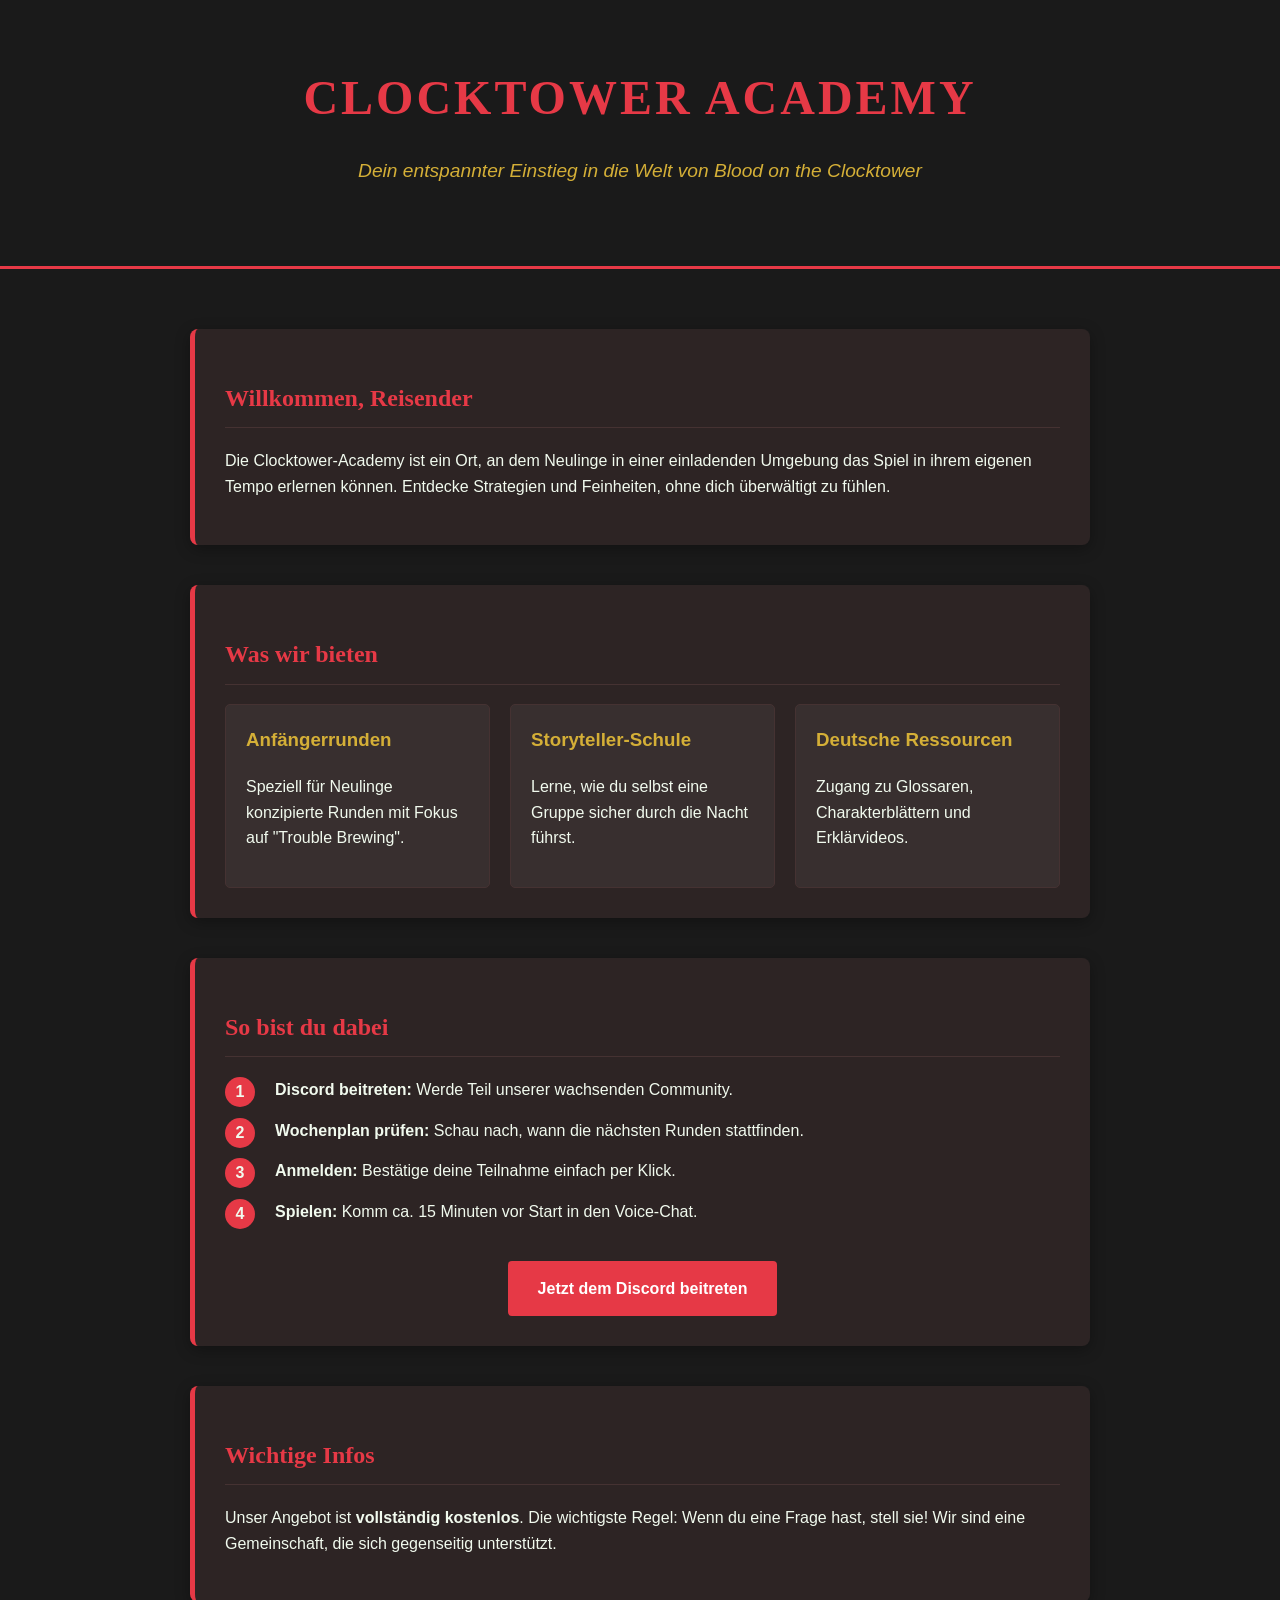
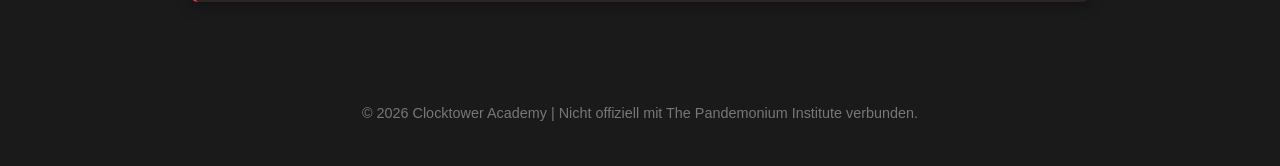
==== index.html @ e208320e "Add files via upload" ====
<!DOCTYPE html>
<html lang="de">
<head>
    <meta charset="UTF-8">
    <meta name="viewport" content="width=device-width, initial-scale=1.0">
    <title>Clocktower Academy | Blood on the Clocktower Lernen</title>
    <style>
        :root {
            --bg-color: #1a1a1a;
            --card-bg: #2d2424;
            --accent-red: #e63946;
            --text-light: #f1faee;
            --text-muted: #a8dadc;
            --gold: #d4af37;
        }

        body {
            font-family: 'Segoe UI', Roboto, Helvetica, Arial, sans-serif;
            background-color: var(--bg-color);
            color: var(--text-light);
            line-height: 1.6;
            margin: 0;
            padding: 0;
        }

        .container {
            max-width: 900px;
            margin: 0 auto;
            padding: 20px;
        }

        header {
            text-align: center;
            padding: 60px 20px;
            background: linear-gradient(rgba(26, 26, 26, 0.8), rgba(26, 26, 26, 0.8)), 
                        url('https://www.transparenttextures.com/patterns/dark-matter.png');
            border-bottom: 3px solid var(--accent-red);
        }

        h1 {
            font-family: 'Georgia', serif;
            font-size: 3rem;
            color: var(--accent-red);
            margin: 0;
            text-transform: uppercase;
            letter-spacing: 3px;
        }

        .tagline {
            font-style: italic;
            color: var(--gold);
            font-size: 1.2rem;
        }

        section {
            margin: 40px 0;
            padding: 30px;
            background-color: var(--card-bg);
            border-radius: 8px;
            border-left: 5px solid var(--accent-red);
            box-shadow: 0 4px 15px rgba(0,0,0,0.3);
        }

        h2 {
            color: var(--accent-red);
            font-family: 'Georgia', serif;
            border-bottom: 1px solid #453232;
            padding-bottom: 10px;
        }

        .grid {
            display: grid;
            grid-template-columns: repeat(auto-fit, minmax(250px, 1fr));
            gap: 20px;
        }

        .feature-card {
            background: rgba(255,255,255,0.05);
            padding: 20px;
            border-radius: 5px;
            border: 1px solid #453232;
        }

        .feature-card h3 {
            color: var(--gold);
            margin-top: 0;
        }

        .step-list {
            list-style: none;
            padding: 0;
        }

        .step-list li {
            counter-increment: step-counter;
            margin-bottom: 15px;
            padding-left: 50px;
            position: relative;
        }

        .step-list li::before {
            content: counter(step-counter);
            position: absolute;
            left: 0;
            top: 0;
            background: var(--accent-red);
            width: 30px;
            height: 30px;
            text-align: center;
            border-radius: 50%;
            font-weight: bold;
            line-height: 30px;
        }

        .btn {
            display: inline-block;
            background-color: var(--accent-red);
            color: white;
            padding: 15px 30px;
            text-decoration: none;
            font-weight: bold;
            border-radius: 4px;
            margin-top: 20px;
            transition: 0.3s;
        }

        .btn:hover {
            background-color: #ff4d5a;
            transform: translateY(-2px);
        }

        footer {
            text-align: center;
            padding: 40px;
            font-size: 0.9rem;
            color: #777;
        }
    </style>
</head>
<body>

<header>
    <h1>Clocktower Academy</h1>
    <p class="tagline">Dein entspannter Einstieg in die Welt von Blood on the Clocktower</p>
</header>

<div class="container">
    <section>
        <h2>Willkommen, Reisender</h2>
        <p>Die Clocktower-Academy ist ein Ort, an dem Neulinge in einer einladenden Umgebung das Spiel in ihrem eigenen Tempo erlernen können. Entdecke Strategien und Feinheiten, ohne dich überwältigt zu fühlen.</p>
    </section>

    <section>
        <h2>Was wir bieten</h2>
        <div class="grid">
            <div class="feature-card">
                <h3>Anfängerrunden</h3>
                <p>Speziell für Neulinge konzipierte Runden mit Fokus auf "Trouble Brewing".</p>
            </div>
            <div class="feature-card">
                <h3>Storyteller-Schule</h3>
                <p>Lerne, wie du selbst eine Gruppe sicher durch die Nacht führst.</p>
            </div>
            <div class="feature-card">
                <h3>Deutsche Ressourcen</h3>
                <p>Zugang zu Glossaren, Charakterblättern und Erklärvideos.</p>
            </div>
        </div>
    </section>

    <section>
        <h2>So bist du dabei</h2>
        <ul class="step-list">
            <li><strong>Discord beitreten:</strong> Werde Teil unserer wachsenden Community.</li>
            <li><strong>Wochenplan prüfen:</strong> Schau nach, wann die nächsten Runden stattfinden.</li>
            <li><strong>Anmelden:</strong> Bestätige deine Teilnahme einfach per Klick.</li>
            <li><strong>Spielen:</strong> Komm ca. 15 Minuten vor Start in den Voice-Chat.</li>
        </ul>
        <center><a href="#" class="btn">Jetzt dem Discord beitreten</a></center>
    </section>

    <section>
        <h2>Wichtige Infos</h2>
        <p>Unser Angebot ist <strong>vollständig kostenlos</strong>. Die wichtigste Regel: Wenn du eine Frage hast, stell sie! Wir sind eine Gemeinschaft, die sich gegenseitig unterstützt.</p>
    </section>
</div>

<footer>
    &copy; 2026 Clocktower Academy | Nicht offiziell mit The Pandemonium Institute verbunden.
</footer>

</body>
</html>
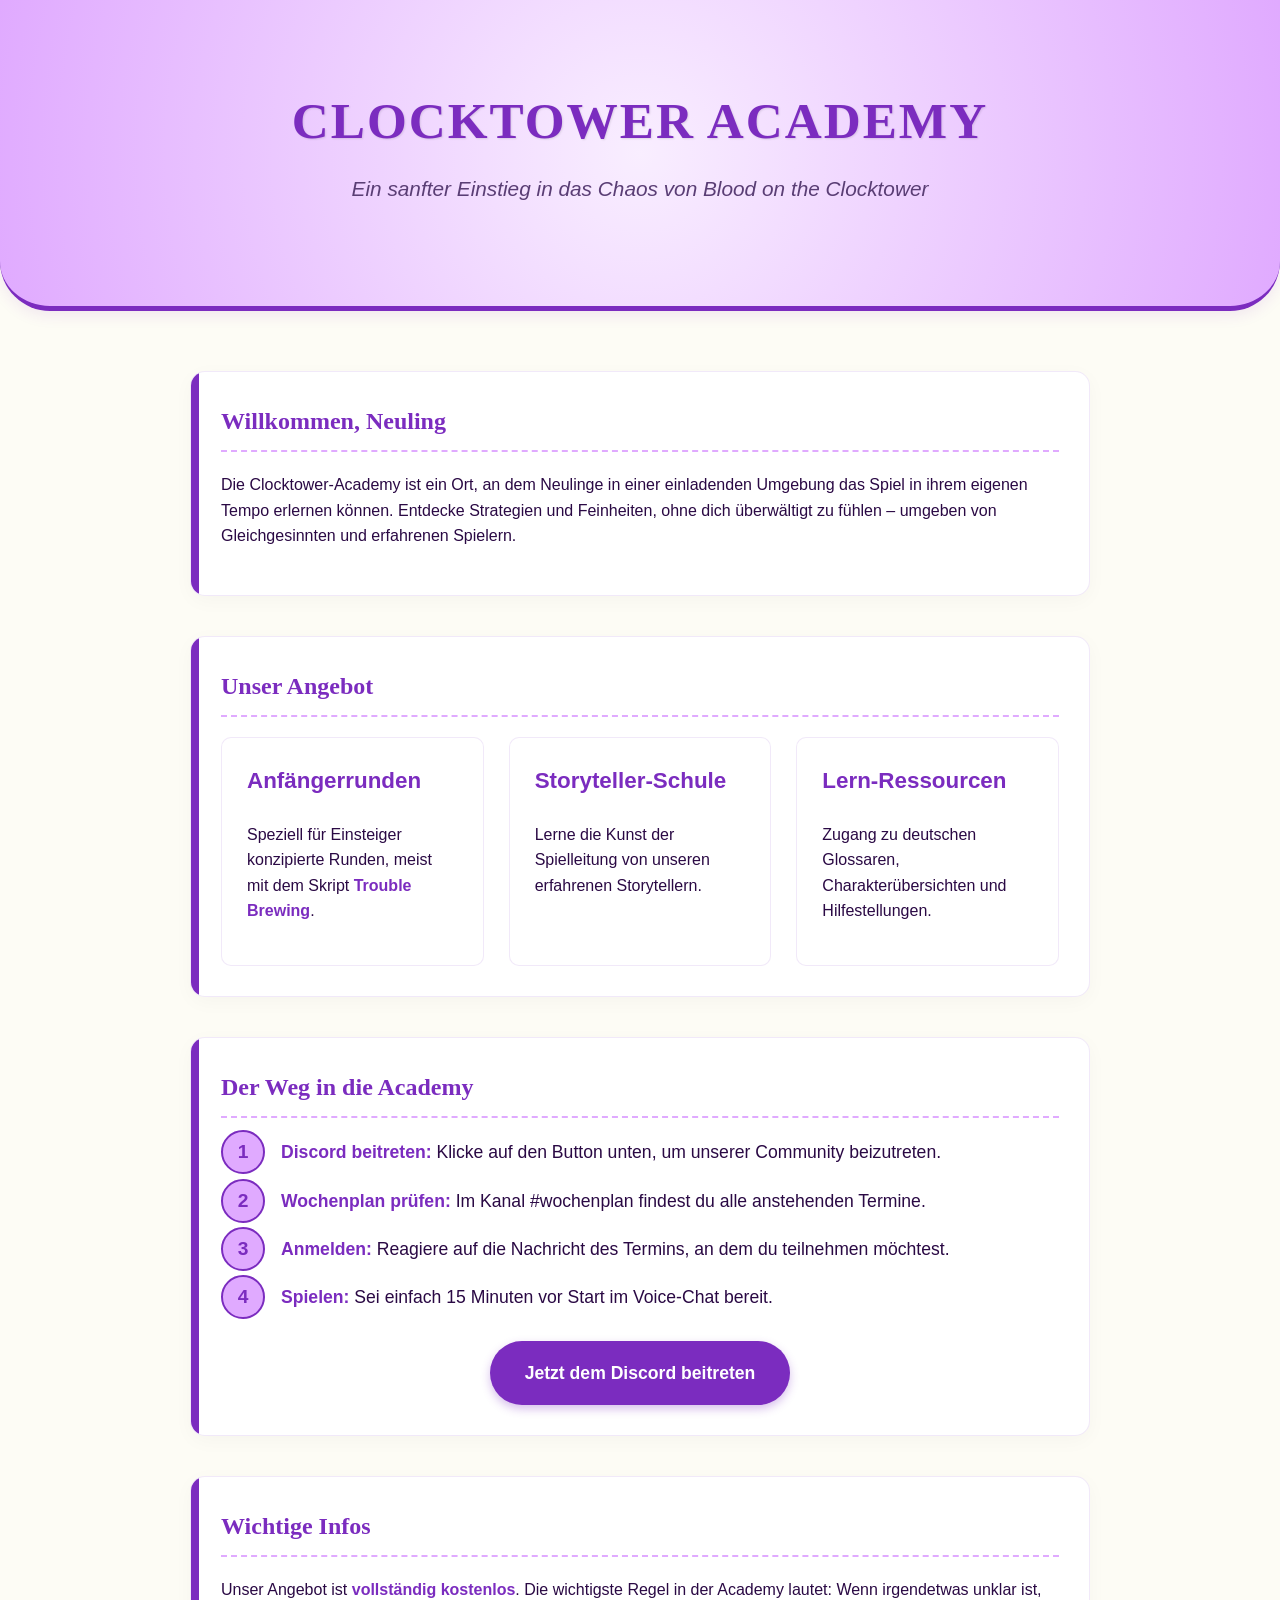
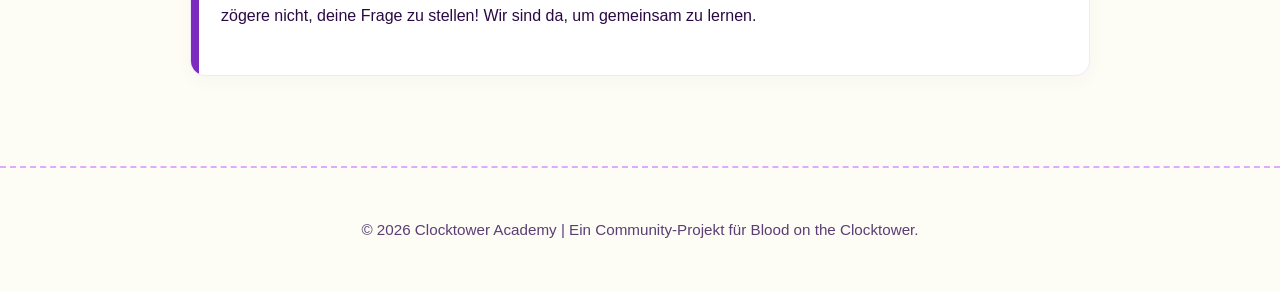
==== commit ebf33c6b: "Add files via upload" ====
--- a/index.html
+++ b/index.html
@@ -3,21 +3,23 @@
 <head>
     <meta charset="UTF-8">
     <meta name="viewport" content="width=device-width, initial-scale=1.0">
-    <title>Clocktower Academy | Blood on the Clocktower Lernen</title>
+    <title>Clocktower Academy | Blood on the Clocktower Lernen (Aquarell-Edition)</title>
     <style>
         :root {
-            --bg-color: #1a1a1a;
-            --card-bg: #2d2424;
-            --accent-red: #e63946;
-            --text-light: #f1faee;
-            --text-muted: #a8dadc;
-            --gold: #d4af37;
+            /* Neue Farbpalette: Cremefarben und Aquarell-Lila */
+            --bg-page: #fdfcf5; /* Warmes Cremeweiß */
+            --bg-card: #ffffff; /* Reines Weiß für Abhebung */
+            --primary-purple: #7b2cbf; /* Tiefes Aquarell-Lila */
+            --light-purple: #e0aaff; /* Sehr helles Lila für Hintergründe */
+            --text-main: #2a0944; /* Sehr dunkles Lila für Text */
+            --text-muted: #5a3e75; /* Abgetöntes Lila */
+            --border-style: 2px dashed var(--light-purple); /* Weichere Linien */
         }
 
         body {
             font-family: 'Segoe UI', Roboto, Helvetica, Arial, sans-serif;
-            background-color: var(--bg-color);
-            color: var(--text-light);
+            background-color: var(--bg-page);
+            color: var(--text-main);
             line-height: 1.6;
             margin: 0;
             padding: 0;
@@ -31,109 +33,156 @@
 
         header {
             text-align: center;
-            padding: 60px 20px;
-            background: linear-gradient(rgba(26, 26, 26, 0.8), rgba(26, 26, 26, 0.8)), 
-                        url('https://www.transparenttextures.com/patterns/dark-matter.png');
-            border-bottom: 3px solid var(--accent-red);
+            padding: 80px 20px;
+            /* Subtiler Aquarell-Hintergrundeffekt (Platzhalter) */
+            background-color: var(--light-purple);
+            background-image: radial-gradient(circle at center, rgba(255,255,255,0.8) 0%, rgba(224,170,255,0.4) 100%);
+            border-bottom: 5px solid var(--primary-purple);
+            border-radius: 0 0 50px 50px; /* Abgerundeter, weicherer Abschluss */
+            box-shadow: 0 4px 15px rgba(123, 44, 191, 0.1);
         }
 
         h1 {
             font-family: 'Georgia', serif;
-            font-size: 3rem;
-            color: var(--accent-red);
+            font-size: 3.2rem;
+            color: var(--primary-purple);
             margin: 0;
             text-transform: uppercase;
-            letter-spacing: 3px;
+            letter-spacing: 2px;
+            text-shadow: 1px 1px 2px rgba(0,0,0,0.1);
         }
 
         .tagline {
             font-style: italic;
-            color: var(--gold);
-            font-size: 1.2rem;
+            color: var(--text-muted);
+            font-size: 1.3rem;
+            margin-top: 10px;
         }
 
         section {
             margin: 40px 0;
             padding: 30px;
-            background-color: var(--card-bg);
-            border-radius: 8px;
-            border-left: 5px solid var(--accent-red);
-            box-shadow: 0 4px 15px rgba(0,0,0,0.3);
+            background-color: var(--bg-card);
+            border-radius: 15px;
+            border: 1px solid rgba(123, 44, 191, 0.1);
+            box-shadow: 0 5px 20px rgba(0,0,0,0.03);
+            position: relative;
+            overflow: hidden;
+        }
+
+        /* Aquarell-Akzent an der Seite */
+        section::before {
+            content: '';
+            position: absolute;
+            left: 0;
+            top: 0;
+            bottom: 0;
+            width: 8px;
+            background-color: var(--primary-purple);
+            border-radius: 15px 0 0 15px;
         }
 
         h2 {
-            color: var(--accent-red);
+            color: var(--primary-purple);
             font-family: 'Georgia', serif;
-            border-bottom: 1px solid #453232;
+            border-bottom: var(--border-style);
             padding-bottom: 10px;
+            margin-top: 0;
         }
 
         .grid {
             display: grid;
-            grid-template-columns: repeat(auto-fit, minmax(250px, 1fr));
-            gap: 20px;
+            grid-template-columns: repeat(auto-fit, minmax(260px, 1fr));
+            gap: 25px;
+            margin-top: 20px;
         }
 
         .feature-card {
-            background: rgba(255,255,255,0.05);
-            padding: 20px;
-            border-radius: 5px;
-            border: 1px solid #453232;
+            background: #fff;
+            padding: 25px;
+            border-radius: 10px;
+            border: 1px solid rgba(123, 44, 191, 0.1);
+            transition: transform 0.2s, box-shadow 0.2s;
+        }
+
+        .feature-card:hover {
+            transform: translateY(-3px);
+            box-shadow: 0 8px 25px rgba(123, 44, 191, 0.1);
         }
 
         .feature-card h3 {
-            color: var(--gold);
+            color: var(--primary-purple);
             margin-top: 0;
+            font-size: 1.4rem;
         }
 
         .step-list {
             list-style: none;
             padding: 0;
+            counter-reset: step-counter;
         }
 
         .step-list li {
             counter-increment: step-counter;
-            margin-bottom: 15px;
-            padding-left: 50px;
+            margin-bottom: 20px;
+            padding-left: 60px;
             position: relative;
+            font-size: 1.1rem;
         }
 
         .step-list li::before {
             content: counter(step-counter);
             position: absolute;
             left: 0;
-            top: 0;
-            background: var(--accent-red);
-            width: 30px;
-            height: 30px;
+            top: 50%;
+            transform: translateY(-50%);
+            background: var(--light-purple);
+            color: var(--primary-purple);
+            width: 40px;
+            height: 40px;
             text-align: center;
             border-radius: 50%;
             font-weight: bold;
-            line-height: 30px;
+            font-size: 1.2rem;
+            line-height: 40px;
+            border: 2px solid var(--primary-purple);
+        }
+
+        .cta-container {
+            text-align: center;
+            margin-top: 30px;
         }
 
         .btn {
             display: inline-block;
-            background-color: var(--accent-red);
+            background-color: var(--primary-purple);
             color: white;
-            padding: 15px 30px;
+            padding: 18px 35px;
             text-decoration: none;
             font-weight: bold;
-            border-radius: 4px;
-            margin-top: 20px;
-            transition: 0.3s;
+            border-radius: 50px; /* Weicher, runder Button */
+            font-size: 1.1rem;
+            transition: all 0.3s;
+            box-shadow: 0 4px 10px rgba(123, 44, 191, 0.3);
         }
 
         .btn:hover {
-            background-color: #ff4d5a;
+            background-color: #9d4edd;
             transform: translateY(-2px);
+            box-shadow: 0 6px 15px rgba(123, 44, 191, 0.4);
         }
 
         footer {
             text-align: center;
-            padding: 40px;
-            font-size: 0.9rem;
-            color: #777;
+            padding: 50px;
+            font-size: 0.95rem;
+            color: var(--text-muted);
+            border-top: var(--border-style);
+            margin-top: 30px;
+        }
+
+        strong {
+            color: var(--primary-purple);
         }
     </style>
 </head>
@@ -141,52 +190,54 @@
 
 <header>
     <h1>Clocktower Academy</h1>
-    <p class="tagline">Dein entspannter Einstieg in die Welt von Blood on the Clocktower</p>
+    <p class="tagline">Ein sanfter Einstieg in das Chaos von Blood on the Clocktower</p>
 </header>
 
 <div class="container">
     <section>
-        <h2>Willkommen, Reisender</h2>
-        <p>Die Clocktower-Academy ist ein Ort, an dem Neulinge in einer einladenden Umgebung das Spiel in ihrem eigenen Tempo erlernen können. Entdecke Strategien und Feinheiten, ohne dich überwältigt zu fühlen.</p>
-    </section>
-
-    <section>
-        <h2>Was wir bieten</h2>
+        <h2>Willkommen, Neuling</h2>
+        <p>Die Clocktower-Academy ist ein Ort, an dem Neulinge in einer einladenden Umgebung das Spiel in ihrem eigenen Tempo erlernen können. Entdecke Strategien und Feinheiten, ohne dich überwältigt zu fühlen – umgeben von Gleichgesinnten und erfahrenen Spielern.</p>
+    </section>
+
+    <section>
+        <h2>Unser Angebot</h2>
         <div class="grid">
             <div class="feature-card">
                 <h3>Anfängerrunden</h3>
-                <p>Speziell für Neulinge konzipierte Runden mit Fokus auf "Trouble Brewing".</p>
+                <p>Speziell für Einsteiger konzipierte Runden, meist mit dem Skript <strong>Trouble Brewing</strong>.</p>
             </div>
             <div class="feature-card">
                 <h3>Storyteller-Schule</h3>
-                <p>Lerne, wie du selbst eine Gruppe sicher durch die Nacht führst.</p>
+                <p>Lerne die Kunst der Spielleitung von unseren erfahrenen Storytellern.</p>
             </div>
             <div class="feature-card">
-                <h3>Deutsche Ressourcen</h3>
-                <p>Zugang zu Glossaren, Charakterblättern und Erklärvideos.</p>
+                <h3>Lern-Ressourcen</h3>
+                <p>Zugang zu deutschen Glossaren, Charakterübersichten und Hilfestellungen.</p>
             </div>
         </div>
     </section>
 
     <section>
-        <h2>So bist du dabei</h2>
+        <h2>Der Weg in die Academy</h2>
         <ul class="step-list">
-            <li><strong>Discord beitreten:</strong> Werde Teil unserer wachsenden Community.</li>
-            <li><strong>Wochenplan prüfen:</strong> Schau nach, wann die nächsten Runden stattfinden.</li>
-            <li><strong>Anmelden:</strong> Bestätige deine Teilnahme einfach per Klick.</li>
-            <li><strong>Spielen:</strong> Komm ca. 15 Minuten vor Start in den Voice-Chat.</li>
+            <li><strong>Discord beitreten:</strong> Klicke auf den Button unten, um unserer Community beizutreten.</li>
+            <li><strong>Wochenplan prüfen:</strong> Im Kanal #wochenplan findest du alle anstehenden Termine.</li>
+            <li><strong>Anmelden:</strong> Reagiere auf die Nachricht des Termins, an dem du teilnehmen möchtest.</li>
+            <li><strong>Spielen:</strong> Sei einfach 15 Minuten vor Start im Voice-Chat bereit.</li>
         </ul>
-        <center><a href="#" class="btn">Jetzt dem Discord beitreten</a></center>
+        <div class="cta-container">
+            <a href="#" class="btn">Jetzt dem Discord beitreten</a>
+        </div>
     </section>
 
     <section>
         <h2>Wichtige Infos</h2>
-        <p>Unser Angebot ist <strong>vollständig kostenlos</strong>. Die wichtigste Regel: Wenn du eine Frage hast, stell sie! Wir sind eine Gemeinschaft, die sich gegenseitig unterstützt.</p>
+        <p>Unser Angebot ist <strong>vollständig kostenlos</strong>. Die wichtigste Regel in der Academy lautet: Wenn irgendetwas unklar ist, zögere nicht, deine Frage zu stellen! Wir sind da, um gemeinsam zu lernen.</p>
     </section>
 </div>
 
 <footer>
-    &copy; 2026 Clocktower Academy | Nicht offiziell mit The Pandemonium Institute verbunden.
+    &copy; 2026 Clocktower Academy | Ein Community-Projekt für Blood on the Clocktower.
 </footer>
 
 </body>
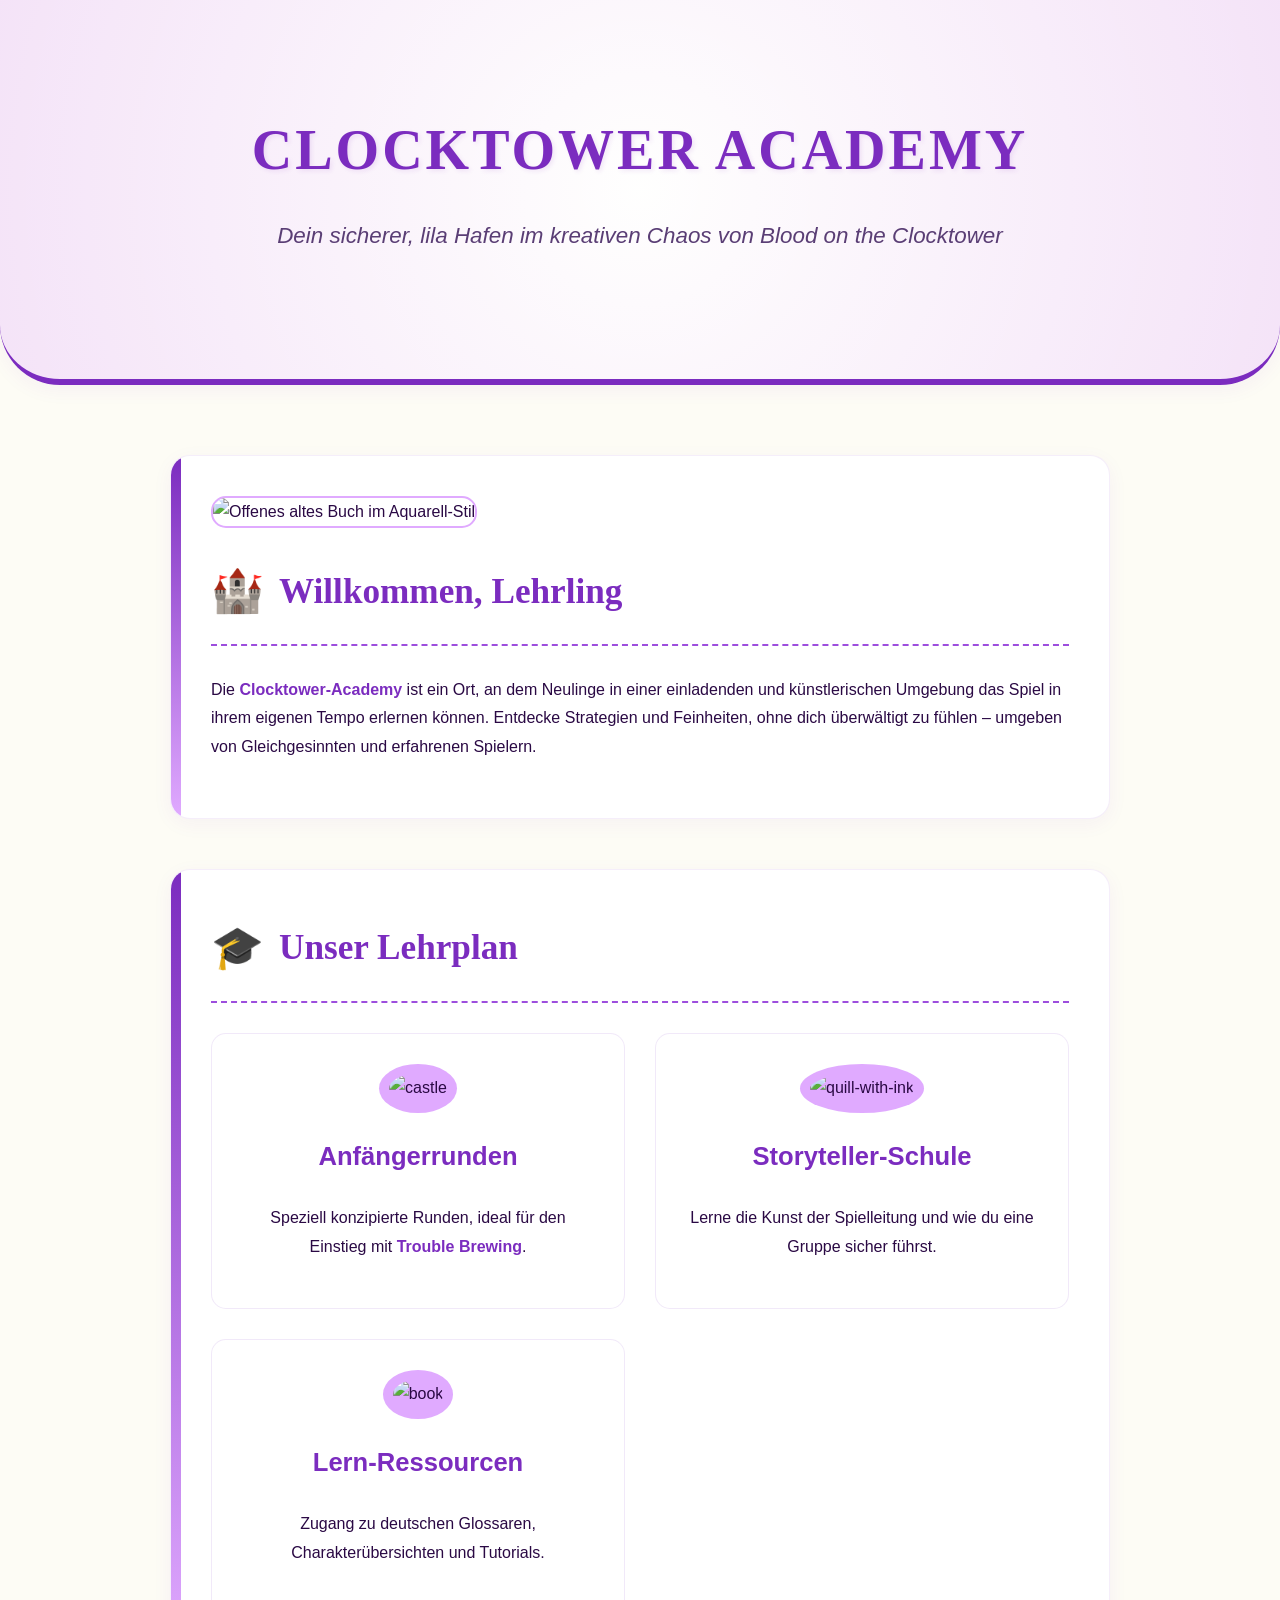
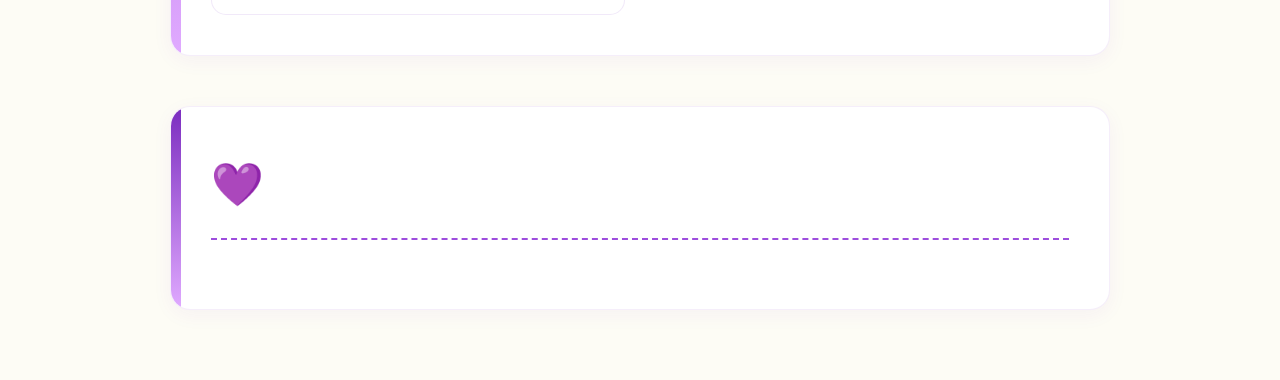
==== commit cabbbbf1: "Add files via upload" ====
--- a/index.html
+++ b/index.html
@@ -3,119 +3,157 @@
 <head>
     <meta charset="UTF-8">
     <meta name="viewport" content="width=device-width, initial-scale=1.0">
-    <title>Clocktower Academy | Blood on the Clocktower Lernen (Aquarell-Edition)</title>
+    <title>Clocktower Academy | Blood on the Clocktower Lernen (Aquarell-Stil)</title>
     <style>
         :root {
-            /* Neue Farbpalette: Cremefarben und Aquarell-Lila */
+            /* Farbpalette: Cremefarben und Aquarell-Lila */
             --bg-page: #fdfcf5; /* Warmes Cremeweiß */
-            --bg-card: #ffffff; /* Reines Weiß für Abhebung */
+            --bg-card: #ffffff; /* Reines Weiß */
             --primary-purple: #7b2cbf; /* Tiefes Aquarell-Lila */
-            --light-purple: #e0aaff; /* Sehr helles Lila für Hintergründe */
+            --mid-purple: #9d4edd; /* Mittleres Lila */
+            --light-purple: #e0aaff; /* Sehr helles Lila */
             --text-main: #2a0944; /* Sehr dunkles Lila für Text */
             --text-muted: #5a3e75; /* Abgetöntes Lila */
-            --border-style: 2px dashed var(--light-purple); /* Weichere Linien */
+            
+            /* Stil-Elemente */
+            --border-style: 2px dashed var(--mid-purple);
+            --shadow-soft: 0 5px 20px rgba(123, 44, 191, 0.05);
+            --shadow-medium: 0 8px 25px rgba(123, 44, 191, 0.1);
         }
 
         body {
             font-family: 'Segoe UI', Roboto, Helvetica, Arial, sans-serif;
             background-color: var(--bg-page);
             color: var(--text-main);
-            line-height: 1.6;
+            line-height: 1.8;
             margin: 0;
             padding: 0;
         }
 
         .container {
-            max-width: 900px;
+            max-width: 940px;
             margin: 0 auto;
             padding: 20px;
         }
 
+        /* --- HEADER --- */
         header {
             text-align: center;
-            padding: 80px 20px;
-            /* Subtiler Aquarell-Hintergrundeffekt (Platzhalter) */
-            background-color: var(--light-purple);
-            background-image: radial-gradient(circle at center, rgba(255,255,255,0.8) 0%, rgba(224,170,255,0.4) 100%);
-            border-bottom: 5px solid var(--primary-purple);
-            border-radius: 0 0 50px 50px; /* Abgerundeter, weicherer Abschluss */
-            box-shadow: 0 4px 15px rgba(123, 44, 191, 0.1);
-        }
-
-        h1 {
+            padding: 100px 20px;
+            /* Subtiler Aquarell-Verlauf */
+            background: radial-gradient(circle at center, rgba(255,255,255,0.9) 0%, rgba(224,170,255,0.3) 100%);
+            border-bottom: 6px solid var(--primary-purple);
+            border-radius: 0 0 60px 60px;
+            box-shadow: var(--shadow-soft);
+            position: relative;
+        }
+
+        header h1 {
             font-family: 'Georgia', serif;
-            font-size: 3.2rem;
+            font-size: 3.5rem;
             color: var(--primary-purple);
             margin: 0;
             text-transform: uppercase;
-            letter-spacing: 2px;
-            text-shadow: 1px 1px 2px rgba(0,0,0,0.1);
-        }
-
-        .tagline {
+            letter-spacing: 3px;
+            text-shadow: 2px 2px 4px rgba(123, 44, 191, 0.1);
+        }
+
+        header .tagline {
             font-style: italic;
             color: var(--text-muted);
-            font-size: 1.3rem;
-            margin-top: 10px;
-        }
-
+            font-size: 1.4rem;
+            margin-top: 15px;
+        }
+
+        /* --- ALLGEMEINE SEKTIONEN --- */
         section {
-            margin: 40px 0;
-            padding: 30px;
+            margin: 50px 0;
+            padding: 40px;
             background-color: var(--bg-card);
-            border-radius: 15px;
-            border: 1px solid rgba(123, 44, 191, 0.1);
-            box-shadow: 0 5px 20px rgba(0,0,0,0.03);
+            border-radius: 20px;
+            border: 1px solid rgba(123, 44, 191, 0.08);
+            box-shadow: var(--shadow-soft);
             position: relative;
             overflow: hidden;
         }
 
-        /* Aquarell-Akzent an der Seite */
+        /* Aquarell-Akzent-Leiste links */
         section::before {
             content: '';
             position: absolute;
             left: 0;
             top: 0;
             bottom: 0;
-            width: 8px;
-            background-color: var(--primary-purple);
-            border-radius: 15px 0 0 15px;
+            width: 10px;
+            background: linear-gradient(to bottom, var(--primary-purple), var(--light-purple));
+            border-radius: 20px 0 0 20px;
         }
 
         h2 {
             color: var(--primary-purple);
             font-family: 'Georgia', serif;
+            font-size: 2.2rem;
             border-bottom: var(--border-style);
-            padding-bottom: 10px;
+            padding-bottom: 15px;
             margin-top: 0;
-        }
-
+            display: flex;
+            align-items: center;
+            gap: 15px;
+        }
+        
+        h2 span.icon {
+            font-size: 1.2em;
+        }
+
+        /* --- BILDER --- */
+        .section-image {
+            width: 100%;
+            max-height: 300px;
+            object-fit: cover; /* Schneidet das Bild passend zu */
+            border-radius: 15px;
+            margin-bottom: 25px;
+            border: 2px solid var(--light-purple);
+        }
+
+        /* --- GRID & KARTEN --- */
         .grid {
             display: grid;
-            grid-template-columns: repeat(auto-fit, minmax(260px, 1fr));
-            gap: 25px;
-            margin-top: 20px;
+            grid-template-columns: repeat(auto-fit, minmax(280px, 1fr));
+            gap: 30px;
+            margin-top: 30px;
         }
 
         .feature-card {
             background: #fff;
-            padding: 25px;
-            border-radius: 10px;
+            padding: 30px;
+            border-radius: 15px;
             border: 1px solid rgba(123, 44, 191, 0.1);
-            transition: transform 0.2s, box-shadow 0.2s;
+            transition: transform 0.3s ease, box-shadow 0.3s ease;
+            text-align: center;
         }
 
         .feature-card:hover {
-            transform: translateY(-3px);
-            box-shadow: 0 8px 25px rgba(123, 44, 191, 0.1);
+            transform: translateY(-5px);
+            box-shadow: var(--shadow-medium);
+            border-color: var(--mid-purple);
+        }
+
+        .feature-card img.card-icon {
+            width: 80px;
+            height: 80px;
+            margin-bottom: 20px;
+            border-radius: 50%;
+            background-color: var(--light-purple);
+            padding: 10px;
         }
 
         .feature-card h3 {
             color: var(--primary-purple);
             margin-top: 0;
-            font-size: 1.4rem;
-        }
-
+            font-size: 1.6rem;
+        }
+
+        /* --- LISTEN --- */
         .step-list {
             list-style: none;
             padding: 0;
@@ -124,10 +162,12 @@
 
         .step-list li {
             counter-increment: step-counter;
-            margin-bottom: 20px;
-            padding-left: 60px;
+            margin-bottom: 25px;
+            padding-left: 70px;
             position: relative;
-            font-size: 1.1rem;
+            font-size: 1.15rem;
+            display: flex;
+            align-items: center;
         }
 
         .step-list li::before {
@@ -136,53 +176,69 @@
             left: 0;
             top: 50%;
             transform: translateY(-50%);
-            background: var(--light-purple);
-            color: var(--primary-purple);
-            width: 40px;
-            height: 40px;
+            background: var(--primary-purple);
+            color: white;
+            width: 45px;
+            height: 45px;
             text-align: center;
             border-radius: 50%;
             font-weight: bold;
-            font-size: 1.2rem;
-            line-height: 40px;
-            border: 2px solid var(--primary-purple);
-        }
-
+            font-size: 1.3rem;
+            line-height: 45px;
+            box-shadow: 0 4px 8px rgba(123, 44, 191, 0.2);
+        }
+
+        /* --- BUTTONS & CTA --- */
         .cta-container {
             text-align: center;
-            margin-top: 30px;
+            margin-top: 40px;
+            padding: 20px;
+            background-color: rgba(224, 170, 255, 0.2);
+            border-radius: 15px;
         }
 
         .btn {
             display: inline-block;
-            background-color: var(--primary-purple);
+            background: linear-gradient(45deg, var(--primary-purple), var(--mid-purple));
             color: white;
-            padding: 18px 35px;
+            padding: 20px 40px;
             text-decoration: none;
             font-weight: bold;
-            border-radius: 50px; /* Weicher, runder Button */
-            font-size: 1.1rem;
-            transition: all 0.3s;
-            box-shadow: 0 4px 10px rgba(123, 44, 191, 0.3);
+            border-radius: 50px;
+            font-size: 1.2rem;
+            transition: all 0.3s ease;
+            box-shadow: 0 5px 15px rgba(123, 44, 191, 0.3);
+            border: none;
+            cursor: pointer;
         }
 
         .btn:hover {
-            background-color: #9d4edd;
-            transform: translateY(-2px);
-            box-shadow: 0 6px 15px rgba(123, 44, 191, 0.4);
-        }
-
+            box-shadow: 0 8px 25px rgba(123, 44, 191, 0.5);
+            transform: scale(1.03);
+        }
+
+        /* --- FOOTER --- */
         footer {
             text-align: center;
-            padding: 50px;
-            font-size: 0.95rem;
+            padding: 60px 20px;
+            font-size: 1rem;
             color: var(--text-muted);
             border-top: var(--border-style);
-            margin-top: 30px;
+            margin-top: 50px;
+            background-color: rgba(224, 170, 255, 0.1);
         }
 
         strong {
             color: var(--primary-purple);
+        }
+
+        /* --- RESPONSIVE OPTIMIERUNG --- */
+        @media (max-width: 768px) {
+            header h1 { font-size: 2.5rem; }
+            section { padding: 25px; }
+            h2 { font-size: 1.8rem; }
+            .step-list li { padding-left: 60px; font-size: 1rem;}
+            .step-list li::before { width: 40px; height: 40px; line-height: 40px;}
         }
     </style>
 </head>
@@ -190,55 +246,37 @@
 
 <header>
     <h1>Clocktower Academy</h1>
-    <p class="tagline">Ein sanfter Einstieg in das Chaos von Blood on the Clocktower</p>
+    <p class="tagline">Dein sicherer, lila Hafen im kreativen Chaos von Blood on the Clocktower</p>
 </header>
 
 <div class="container">
-    <section>
-        <h2>Willkommen, Neuling</h2>
-        <p>Die Clocktower-Academy ist ein Ort, an dem Neulinge in einer einladenden Umgebung das Spiel in ihrem eigenen Tempo erlernen können. Entdecke Strategien und Feinheiten, ohne dich überwältigt zu fühlen – umgeben von Gleichgesinnten und erfahrenen Spielern.</p>
+    <section id="welcome">
+        <img src="https://images.unsplash.com/photo-1532012197267-da84d127e765?q=80&w=940&auto=format&fit=crop&ixlib=rb-4.0.3&ixid=M3wxMjA3fDB8MHxwaG90by1wYWdlfHx8fGVufDB8fHx8fA%3D%3D" alt="Offenes altes Buch im Aquarell-Stil" class="section-image">
+        
+        <h2><span class="icon">🏰</span>Willkommen, Lehrling</h2>
+        <p>Die <strong>Clocktower-Academy</strong> ist ein Ort, an dem Neulinge in einer einladenden und künstlerischen Umgebung das Spiel in ihrem eigenen Tempo erlernen können. Entdecke Strategien und Feinheiten, ohne dich überwältigt zu fühlen – umgeben von Gleichgesinnten und erfahrenen Spielern.</p>
     </section>
 
-    <section>
-        <h2>Unser Angebot</h2>
+    <section id="offers">
+        <h2><span class="icon">🎓</span>Unser Lehrplan</h2>
         <div class="grid">
             <div class="feature-card">
+                <img src="https://img.icons8.com/watercolor/100/castle.png" alt="castle" class="card-icon"/>
                 <h3>Anfängerrunden</h3>
-                <p>Speziell für Einsteiger konzipierte Runden, meist mit dem Skript <strong>Trouble Brewing</strong>.</p>
+                <p>Speziell konzipierte Runden, ideal für den Einstieg mit <strong>Trouble Brewing</strong>.</p>
             </div>
             <div class="feature-card">
+                <img src="https://img.icons8.com/watercolor/100/quill-with-ink.png" alt="quill-with-ink" class="card-icon"/>
                 <h3>Storyteller-Schule</h3>
-                <p>Lerne die Kunst der Spielleitung von unseren erfahrenen Storytellern.</p>
+                <p>Lerne die Kunst der Spielleitung und wie du eine Gruppe sicher führst.</p>
             </div>
             <div class="feature-card">
+                <img src="https://img.icons8.com/watercolor/100/book.png" alt="book" class="card-icon"/>
                 <h3>Lern-Ressourcen</h3>
-                <p>Zugang zu deutschen Glossaren, Charakterübersichten und Hilfestellungen.</p>
+                <p>Zugang zu deutschen Glossaren, Charakterübersichten und Tutorials.</p>
             </div>
         </div>
     </section>
 
-    <section>
-        <h2>Der Weg in die Academy</h2>
-        <ul class="step-list">
-            <li><strong>Discord beitreten:</strong> Klicke auf den Button unten, um unserer Community beizutreten.</li>
-            <li><strong>Wochenplan prüfen:</strong> Im Kanal #wochenplan findest du alle anstehenden Termine.</li>
-            <li><strong>Anmelden:</strong> Reagiere auf die Nachricht des Termins, an dem du teilnehmen möchtest.</li>
-            <li><strong>Spielen:</strong> Sei einfach 15 Minuten vor Start im Voice-Chat bereit.</li>
-        </ul>
-        <div class="cta-container">
-            <a href="#" class="btn">Jetzt dem Discord beitreten</a>
-        </div>
-    </section>
-
-    <section>
-        <h2>Wichtige Infos</h2>
-        <p>Unser Angebot ist <strong>vollständig kostenlos</strong>. Die wichtigste Regel in der Academy lautet: Wenn irgendetwas unklar ist, zögere nicht, deine Frage zu stellen! Wir sind da, um gemeinsam zu lernen.</p>
-    </section>
-</div>
-
-<footer>
-    &copy; 2026 Clocktower Academy | Ein Community-Projekt für Blood on the Clocktower.
-</footer>
-
-</body>
-</html>+    <section id="join">
+        <h2><span class="icon">💜
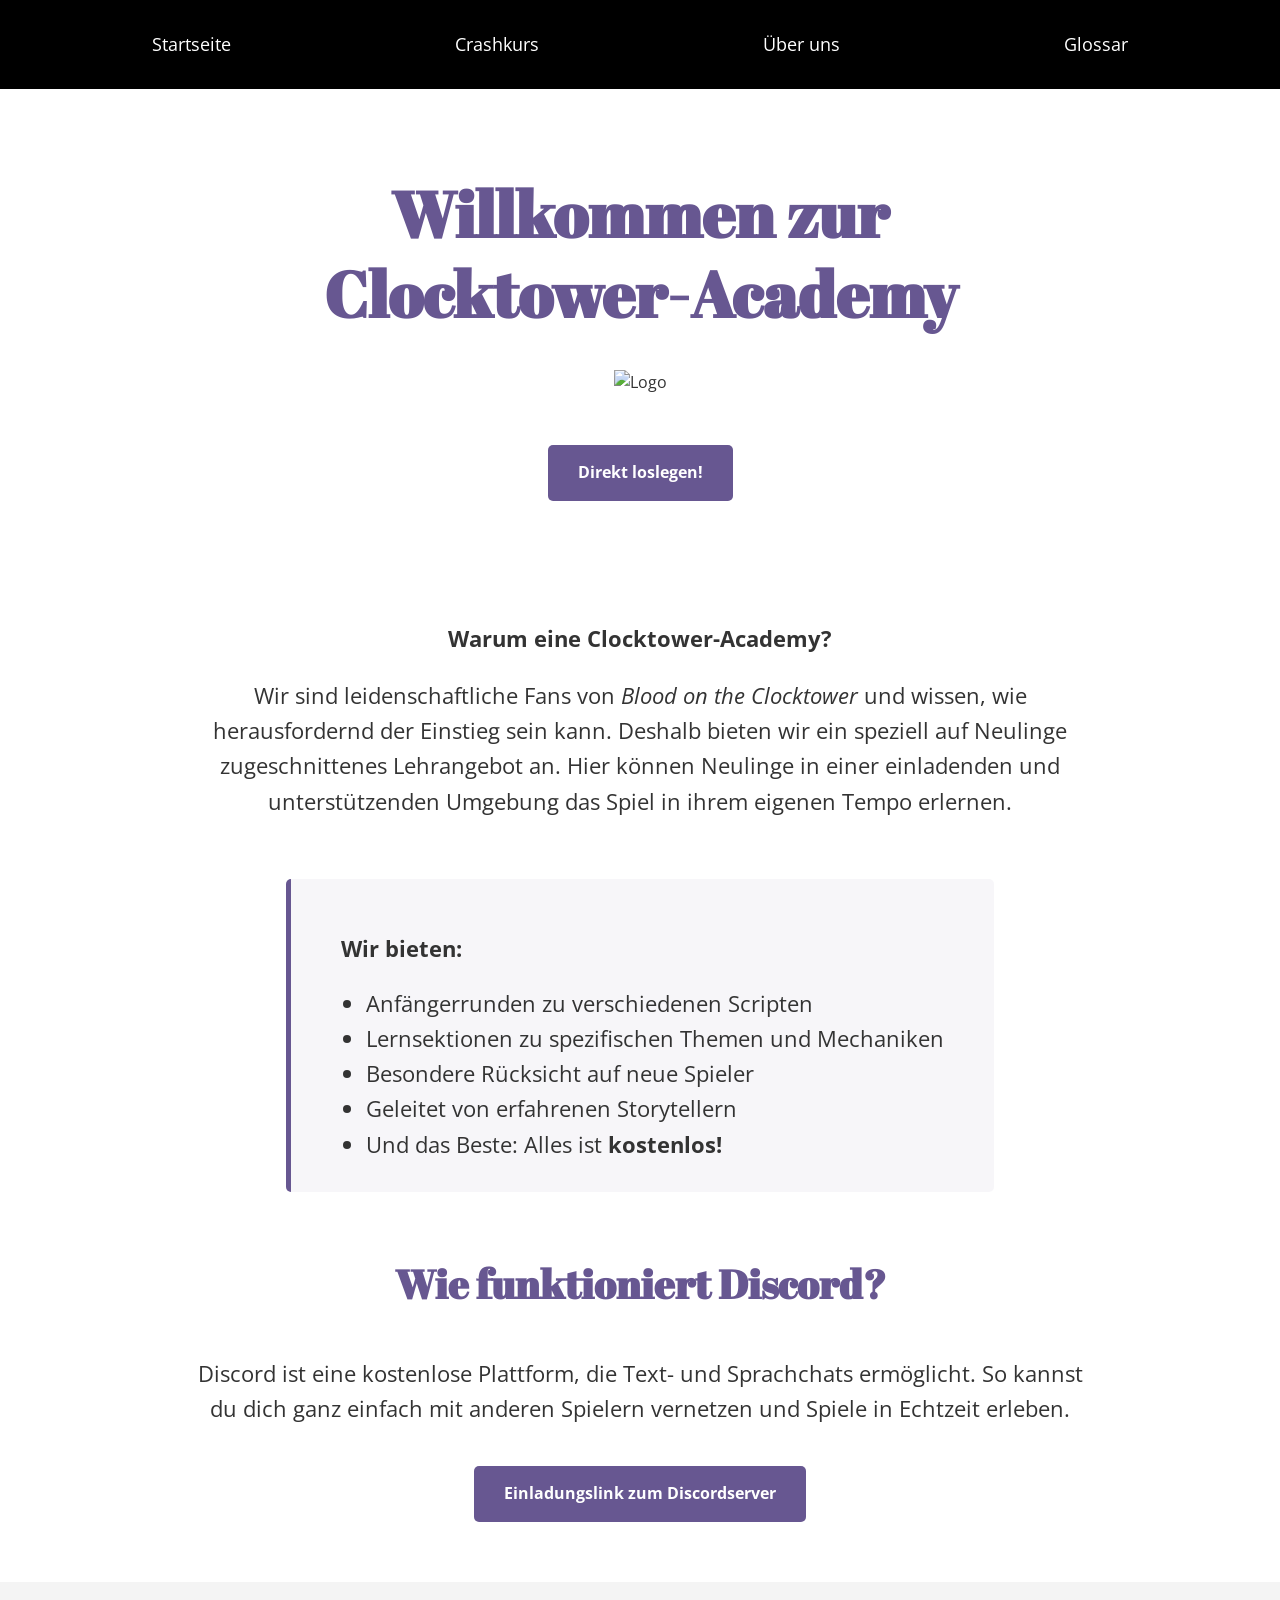
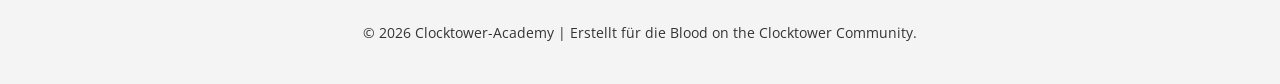
==== commit d09125e2: "Add files via upload" ====
--- a/index.html
+++ b/index.html
@@ -1,282 +1,188 @@
 <!DOCTYPE html>
 <html lang="de">
 <head>
-    <meta charset="UTF-8">
-    <meta name="viewport" content="width=device-width, initial-scale=1.0">
-    <title>Clocktower Academy | Blood on the Clocktower Lernen (Aquarell-Stil)</title>
+    <meta charset="utf-8">
+    <meta name="viewport" content="width=device-width, initial-scale=1">
+    <title>Home | Clocktower-Academy</title>
+    
+    <link href="https://fonts.googleapis.com/css2?family=Abril+Fatface&family=Open+Sans:wght@400;700&display=swap" rel="stylesheet">
+    
     <style>
         :root {
-            /* Farbpalette: Cremefarben und Aquarell-Lila */
-            --bg-page: #fdfcf5; /* Warmes Cremeweiß */
-            --bg-card: #ffffff; /* Reines Weiß */
-            --primary-purple: #7b2cbf; /* Tiefes Aquarell-Lila */
-            --mid-purple: #9d4edd; /* Mittleres Lila */
-            --light-purple: #e0aaff; /* Sehr helles Lila */
-            --text-main: #2a0944; /* Sehr dunkles Lila für Text */
-            --text-muted: #5a3e75; /* Abgetöntes Lila */
-            
-            /* Stil-Elemente */
-            --border-style: 2px dashed var(--mid-purple);
-            --shadow-soft: 0 5px 20px rgba(123, 44, 191, 0.05);
-            --shadow-medium: 0 8px 25px rgba(123, 44, 191, 0.1);
+            --primary-purple: #675791;
+            --bg-white: #FFFFFF;
+            --bg-black: #000000;
+            --headline-font: 'Abril Fatface', serif;
+            --copy-font: 'Open Sans', sans-serif;
         }
 
         body {
-            font-family: 'Segoe UI', Roboto, Helvetica, Arial, sans-serif;
-            background-color: var(--bg-page);
-            color: var(--text-main);
-            line-height: 1.8;
             margin: 0;
             padding: 0;
+            font-family: var(--copy-font);
+            background-color: var(--bg-white);
+            color: #333;
+            line-height: 1.6;
         }
 
-        .container {
-            max-width: 940px;
-            margin: 0 auto;
-            padding: 20px;
-        }
-
-        /* --- HEADER --- */
         header {
-            text-align: center;
-            padding: 100px 20px;
-            /* Subtiler Aquarell-Verlauf */
-            background: radial-gradient(circle at center, rgba(255,255,255,0.9) 0%, rgba(224,170,255,0.3) 100%);
-            border-bottom: 6px solid var(--primary-purple);
-            border-radius: 0 0 60px 60px;
-            box-shadow: var(--shadow-soft);
-            position: relative;
-        }
-
-        header h1 {
-            font-family: 'Georgia', serif;
-            font-size: 3.5rem;
-            color: var(--primary-purple);
-            margin: 0;
-            text-transform: uppercase;
-            letter-spacing: 3px;
-            text-shadow: 2px 2px 4px rgba(123, 44, 191, 0.1);
-        }
-
-        header .tagline {
-            font-style: italic;
-            color: var(--text-muted);
-            font-size: 1.4rem;
-            margin-top: 15px;
-        }
-
-        /* --- ALLGEMEINE SEKTIONEN --- */
-        section {
-            margin: 50px 0;
-            padding: 40px;
-            background-color: var(--bg-card);
-            border-radius: 20px;
-            border: 1px solid rgba(123, 44, 191, 0.08);
-            box-shadow: var(--shadow-soft);
-            position: relative;
-            overflow: hidden;
-        }
-
-        /* Aquarell-Akzent-Leiste links */
-        section::before {
-            content: '';
-            position: absolute;
-            left: 0;
-            top: 0;
-            bottom: 0;
-            width: 10px;
-            background: linear-gradient(to bottom, var(--primary-purple), var(--light-purple));
-            border-radius: 20px 0 0 20px;
-        }
-
-        h2 {
-            color: var(--primary-purple);
-            font-family: 'Georgia', serif;
-            font-size: 2.2rem;
-            border-bottom: var(--border-style);
-            padding-bottom: 15px;
-            margin-top: 0;
-            display: flex;
-            align-items: center;
-            gap: 15px;
-        }
-        
-        h2 span.icon {
-            font-size: 1.2em;
-        }
-
-        /* --- BILDER --- */
-        .section-image {
-            width: 100%;
-            max-height: 300px;
-            object-fit: cover; /* Schneidet das Bild passend zu */
-            border-radius: 15px;
-            margin-bottom: 25px;
-            border: 2px solid var(--light-purple);
-        }
-
-        /* --- GRID & KARTEN --- */
-        .grid {
-            display: grid;
-            grid-template-columns: repeat(auto-fit, minmax(280px, 1fr));
-            gap: 30px;
-            margin-top: 30px;
-        }
-
-        .feature-card {
-            background: #fff;
-            padding: 30px;
-            border-radius: 15px;
-            border: 1px solid rgba(123, 44, 191, 0.1);
-            transition: transform 0.3s ease, box-shadow 0.3s ease;
+            background-color: var(--bg-black);
+            padding: 20px 0;
             text-align: center;
         }
 
-        .feature-card:hover {
-            transform: translateY(-5px);
-            box-shadow: var(--shadow-medium);
-            border-color: var(--mid-purple);
+        .nav-container {
+            max-width: 1200px;
+            margin: 0 auto;
+            display: flex;
+            justify-content: space-around;
+            align-items: center;
+            flex-wrap: wrap;
         }
 
-        .feature-card img.card-icon {
-            width: 80px;
-            height: 80px;
-            margin-bottom: 20px;
-            border-radius: 50%;
-            background-color: var(--light-purple);
-            padding: 10px;
+        header a {
+            color: white;
+            text-decoration: none;
+            font-size: 18px;
+            padding: 10px 15px;
+            transition: color 0.3s;
         }
 
-        .feature-card h3 {
-            color: var(--primary-purple);
-            margin-top: 0;
-            font-size: 1.6rem;
-        }
-
-        /* --- LISTEN --- */
-        .step-list {
-            list-style: none;
-            padding: 0;
-            counter-reset: step-counter;
-        }
-
-        .step-list li {
-            counter-increment: step-counter;
-            margin-bottom: 25px;
-            padding-left: 70px;
-            position: relative;
-            font-size: 1.15rem;
-            display: flex;
-            align-items: center;
-        }
-
-        .step-list li::before {
-            content: counter(step-counter);
-            position: absolute;
-            left: 0;
-            top: 50%;
-            transform: translateY(-50%);
-            background: var(--primary-purple);
-            color: white;
-            width: 45px;
-            height: 45px;
-            text-align: center;
-            border-radius: 50%;
-            font-weight: bold;
-            font-size: 1.3rem;
-            line-height: 45px;
-            box-shadow: 0 4px 8px rgba(123, 44, 191, 0.2);
-        }
-
-        /* --- BUTTONS & CTA --- */
-        .cta-container {
-            text-align: center;
-            margin-top: 40px;
-            padding: 20px;
-            background-color: rgba(224, 170, 255, 0.2);
-            border-radius: 15px;
-        }
-
-        .btn {
-            display: inline-block;
-            background: linear-gradient(45deg, var(--primary-purple), var(--mid-purple));
-            color: white;
-            padding: 20px 40px;
-            text-decoration: none;
-            font-weight: bold;
-            border-radius: 50px;
-            font-size: 1.2rem;
-            transition: all 0.3s ease;
-            box-shadow: 0 5px 15px rgba(123, 44, 191, 0.3);
-            border: none;
-            cursor: pointer;
-        }
-
-        .btn:hover {
-            box-shadow: 0 8px 25px rgba(123, 44, 191, 0.5);
-            transform: scale(1.03);
-        }
-
-        /* --- FOOTER --- */
-        footer {
-            text-align: center;
-            padding: 60px 20px;
-            font-size: 1rem;
-            color: var(--text-muted);
-            border-top: var(--border-style);
-            margin-top: 50px;
-            background-color: rgba(224, 170, 255, 0.1);
-        }
-
-        strong {
+        header a:hover {
             color: var(--primary-purple);
         }
 
-        /* --- RESPONSIVE OPTIMIERUNG --- */
-        @media (max-width: 768px) {
-            header h1 { font-size: 2.5rem; }
-            section { padding: 25px; }
-            h2 { font-size: 1.8rem; }
-            .step-list li { padding-left: 60px; font-size: 1rem;}
-            .step-list li::before { width: 40px; height: 40px; line-height: 40px;}
+        .hero {
+            padding: 80px 20px;
+            text-align: center;
+            background-color: var(--bg-white);
+        }
+
+        .hero h1 {
+            font-family: var(--headline-font);
+            color: var(--primary-purple);
+            font-size: 64px;
+            margin: 10px 0;
+            line-height: 1.1;
+        }
+
+        .hero img {
+            max-width: 300px;
+            width: 100%;
+            margin: 30px 0;
+        }
+
+        .btn-purple {
+            background-color: var(--primary-purple);
+            color: white !important;
+            padding: 15px 30px;
+            border-radius: 5px;
+            text-decoration: none;
+            font-weight: bold;
+            display: inline-block;
+            margin-top: 20px;
+            transition: opacity 0.3s;
+        }
+
+        section {
+            max-width: 900px;
+            margin: 40px auto;
+            padding: 0 20px;
+            text-align: center; /* Alles in Sektionen standardmäßig zentrieren */
+        }
+
+        h3 {
+            font-family: var(--headline-font);
+            color: var(--primary-purple);
+            font-size: 40px;
+        }
+
+        p {
+            font-size: 22px;
+            margin-bottom: 20px;
+        }
+
+        /* Zentrierter "Wir bieten" Bereich */
+        .offers-container {
+            display: inline-block; /* Sorgt dafür, dass die Box nur so breit wie nötig ist */
+            text-align: left;      /* Text innerhalb der Box wieder linksbündig für die Liste */
+            background-color: rgba(103, 87, 145, 0.05);
+            border-left: 5px solid var(--primary-purple);
+            padding: 30px 50px;
+            border-radius: 5px;
+            margin: 20px auto;
+        }
+
+        ul {
+            font-size: 22px;
+            list-style-type: disc;
+            padding-left: 25px;
+            margin: 0;
+        }
+
+        footer {
+            background-color: #f4f4f4;
+            text-align: center;
+            padding: 40px 20px;
+            margin-top: 60px;
+            font-size: 14px;
+        }
+
+        @media (max-width: 800px) {
+            .hero h1 { font-size: 44px; }
+            p, li { font-size: 20px; }
+            .offers-container { padding: 20px; }
         }
     </style>
 </head>
 <body>
 
 <header>
-    <h1>Clocktower Academy</h1>
-    <p class="tagline">Dein sicherer, lila Hafen im kreativen Chaos von Blood on the Clocktower</p>
+    <nav class="nav-container">
+        <a href="#">Startseite</a>
+        <a href="#">Crashkurs</a>
+        <a href="#">Über uns</a>
+        <a href="#">Glossar</a>
+    </nav>
 </header>
 
-<div class="container">
-    <section id="welcome">
-        <img src="https://images.unsplash.com/photo-1532012197267-da84d127e765?q=80&w=940&auto=format&fit=crop&ixlib=rb-4.0.3&ixid=M3wxMjA3fDB8MHxwaG90by1wYWdlfHx8fGVufDB8fHx8fA%3D%3D" alt="Offenes altes Buch im Aquarell-Stil" class="section-image">
-        
-        <h2><span class="icon">🏰</span>Willkommen, Lehrling</h2>
-        <p>Die <strong>Clocktower-Academy</strong> ist ein Ort, an dem Neulinge in einer einladenden und künstlerischen Umgebung das Spiel in ihrem eigenen Tempo erlernen können. Entdecke Strategien und Feinheiten, ohne dich überwältigt zu fühlen – umgeben von Gleichgesinnten und erfahrenen Spielern.</p>
-    </section>
+<div class="hero">
+    <h1>Willkommen zur</h1>
+    <h1>Clocktower-Academy</h1>
+    <img src="https://storage.e.jimdo.com/cdn-cgi/image/quality=85,fit=scale-down,format=auto,width=480/image/480716957/daaad8d8-5015-4dc2-a23c-658a58d90869.png" alt="Logo">
+    <br>
+    <a href="https://discord.gg/FcTZuaAUAU" class="btn-purple">Direkt loslegen!</a>
+</div>
 
-    <section id="offers">
-        <h2><span class="icon">🎓</span>Unser Lehrplan</h2>
-        <div class="grid">
-            <div class="feature-card">
-                <img src="https://img.icons8.com/watercolor/100/castle.png" alt="castle" class="card-icon"/>
-                <h3>Anfängerrunden</h3>
-                <p>Speziell konzipierte Runden, ideal für den Einstieg mit <strong>Trouble Brewing</strong>.</p>
-            </div>
-            <div class="feature-card">
-                <img src="https://img.icons8.com/watercolor/100/quill-with-ink.png" alt="quill-with-ink" class="card-icon"/>
-                <h3>Storyteller-Schule</h3>
-                <p>Lerne die Kunst der Spielleitung und wie du eine Gruppe sicher führst.</p>
-            </div>
-            <div class="feature-card">
-                <img src="https://img.icons8.com/watercolor/100/book.png" alt="book" class="card-icon"/>
-                <h3>Lern-Ressourcen</h3>
-                <p>Zugang zu deutschen Glossaren, Charakterübersichten und Tutorials.</p>
-            </div>
-        </div>
-    </section>
+<section>
+    <p><strong>Warum eine Clocktower-Academy?</strong></p>
+    <p>Wir sind leidenschaftliche Fans von <em>Blood on the Clocktower</em> und wissen, wie herausfordernd der Einstieg sein kann. Deshalb bieten wir ein speziell auf Neulinge zugeschnittenes Lehrangebot an. Hier können Neulinge in einer einladenden und unterstützenden Umgebung das Spiel in ihrem eigenen Tempo erlernen.</p>
+</section>
 
-    <section id="join">
-        <h2><span class="icon">💜+<section style="text-align: center;">
+    <div class="offers-container">
+        <p><strong>Wir bieten:</strong></p>
+        <ul>
+            <li>Anfängerrunden zu verschiedenen Scripten</li>
+            <li>Lernsektionen zu spezifischen Themen und Mechaniken</li>
+            <li>Besondere Rücksicht auf neue Spieler</li>
+            <li>Geleitet von erfahrenen Storytellern</li>
+            <li>Und das Beste: Alles ist <strong>kostenlos!</strong></li>
+        </ul>
+    </div>
+</section>
+
+<section>
+    <h3><strong>Wie funktioniert Discord?</strong></h3>
+    <p>Discord ist eine kostenlose Plattform, die Text- und Sprachchats ermöglicht. So kannst du dich ganz einfach mit anderen Spielern vernetzen und Spiele in Echtzeit erleben.</p>
+    <div style="text-align: center;">
+        <a href="https://discord.gg/FcTZuaAUAU" class="btn-purple">Einladungslink zum Discordserver</a>
+    </div>
+</section>
+
+<footer>
+    &copy; 2026 Clocktower-Academy | Erstellt für die Blood on the Clocktower Community.
+</footer>
+
+</body>
+</html>
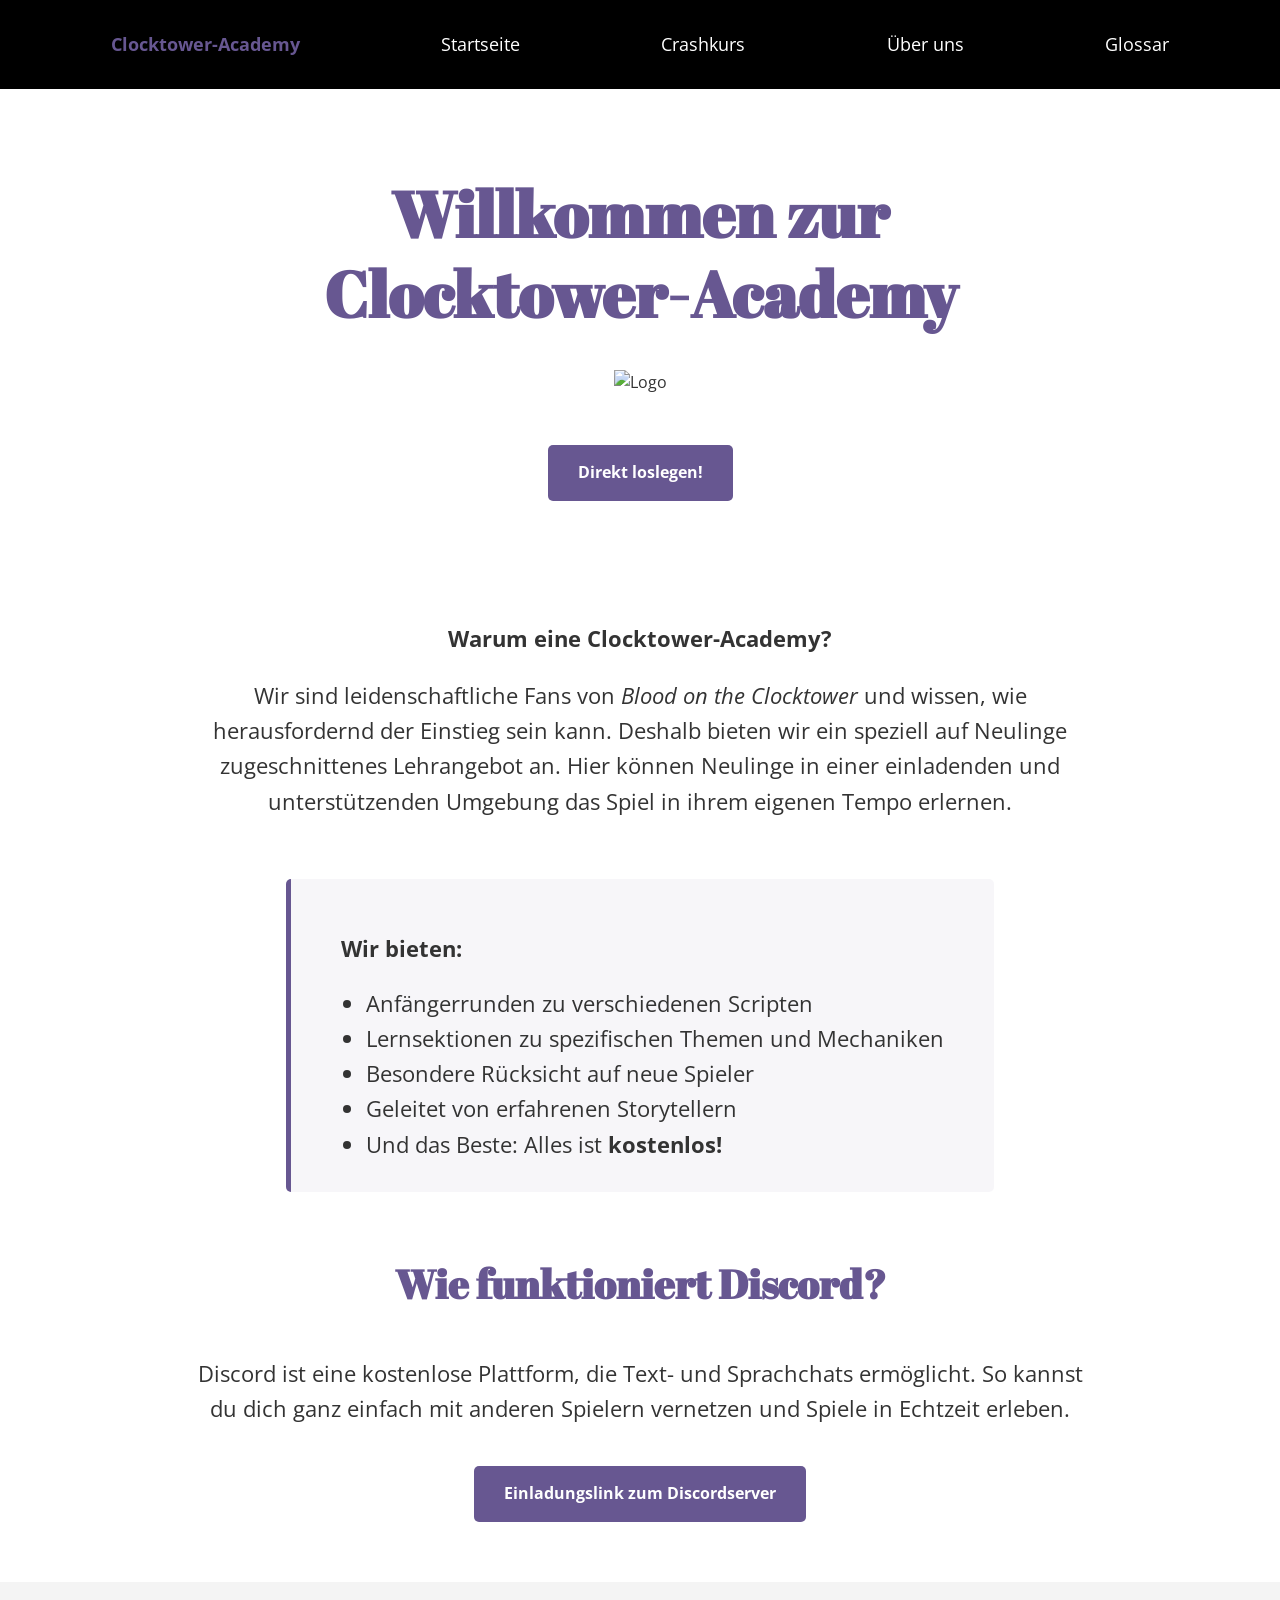
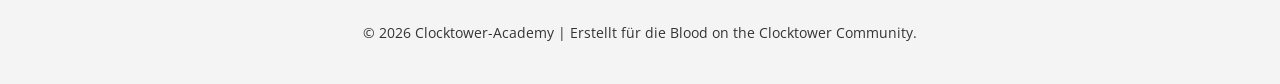
==== commit ddf4aee1: "Add files via upload" ====
--- a/index.html
+++ b/index.html
@@ -139,10 +139,12 @@
 
 <header>
     <nav class="nav-container">
-        <a href="#">Startseite</a>
-        <a href="#">Crashkurs</a>
-        <a href="#">Über uns</a>
-        <a href="#">Glossar</a>
+        <a href="index.html" style="font-weight: bold; color: var(--primary-purple);">Clocktower-Academy</a>
+        
+        <a href="index.html">Startseite</a>
+        <a href="crashkurs.html">Crashkurs</a>
+        <a href="ueber-uns.html">Über uns</a>
+        <a href="glossar.html">Glossar</a>
     </nav>
 </header>
 
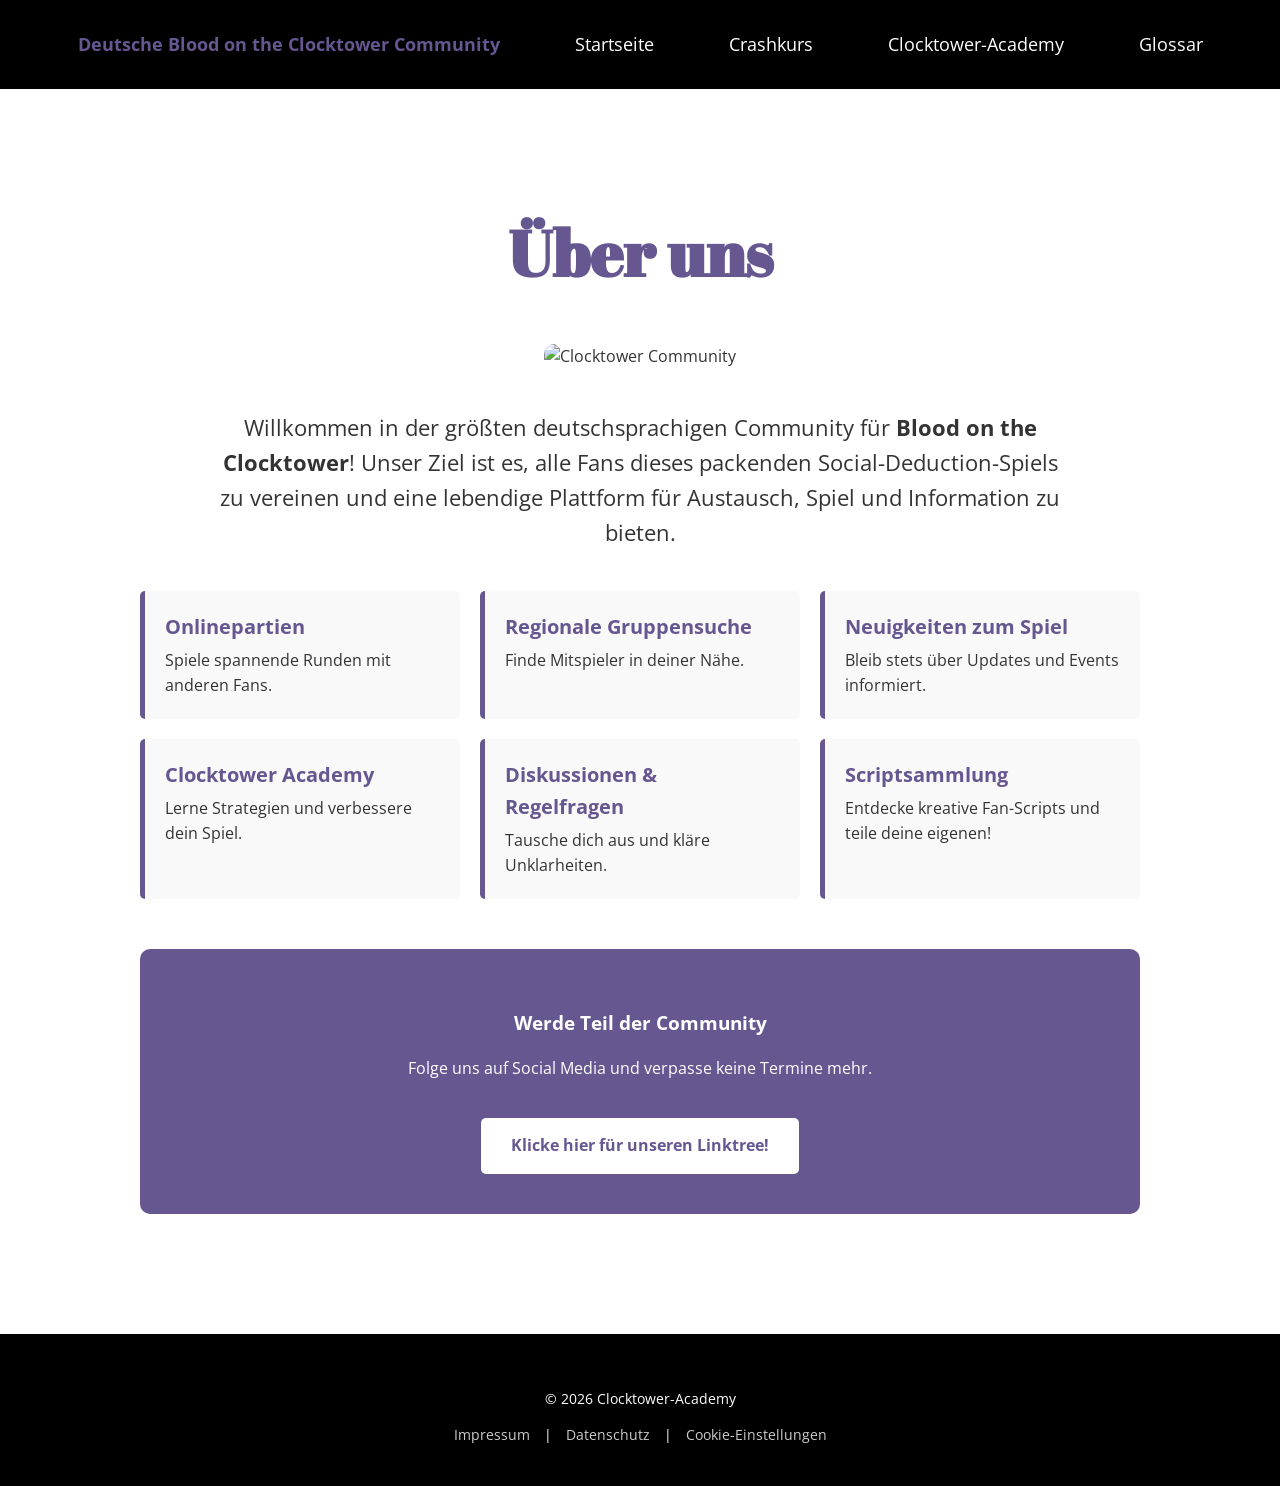
==== commit c0202eb8: "Add files via upload" ====
--- a/index.html
+++ b/index.html
@@ -3,7 +3,7 @@
 <head>
     <meta charset="utf-8">
     <meta name="viewport" content="width=device-width, initial-scale=1">
-    <title>Home | Clocktower-Academy</title>
+    <title>Über uns | Deutsche Blood on the Clocktower Community</title>
     
     <link href="https://fonts.googleapis.com/css2?family=Abril+Fatface&family=Open+Sans:wght@400;700&display=swap" rel="stylesheet">
     
@@ -52,86 +52,95 @@
             color: var(--primary-purple);
         }
 
-        .hero {
-            padding: 80px 20px;
-            text-align: center;
-            background-color: var(--bg-white);
-        }
-
-        .hero h1 {
+        section {
+            max-width: 1000px;
+            margin: 0 auto;
+            padding: 60px 20px;
+            text-align: center;
+        }
+
+        h1 {
             font-family: var(--headline-font);
+            font-size: 64px;
             color: var(--primary-purple);
-            font-size: 64px;
-            margin: 10px 0;
-            line-height: 1.1;
-        }
-
-        .hero img {
-            max-width: 300px;
+            margin-bottom: 40px;
+        }
+
+        .about-image {
+            max-width: 500px;
             width: 100%;
-            margin: 30px 0;
-        }
-
-        .btn-purple {
+            height: auto;
+            border-radius: 10px;
+            margin-bottom: 40px;
+        }
+
+        .intro-text {
+            font-size: 22px;
+            text-align: center;
+            max-width: 850px;
+            margin: 0 auto 40px auto;
+        }
+
+        .benefits-grid {
+            display: grid;
+            grid-template-columns: repeat(auto-fit, minmax(300px, 1fr));
+            gap: 20px;
+            text-align: left;
+            margin-top: 40px;
+        }
+
+        .benefit-item {
+            background: #f9f9f9;
+            padding: 20px;
+            border-left: 5px solid var(--primary-purple);
+            border-radius: 5px;
+        }
+
+        .benefit-item strong {
+            color: var(--primary-purple);
+            display: block;
+            font-size: 20px;
+            margin-bottom: 5px;
+        }
+
+        .linktree-section {
+            margin-top: 50px;
+            padding: 40px;
             background-color: var(--primary-purple);
-            color: white !important;
+            color: white;
+            border-radius: 10px;
+        }
+
+        .btn-linktree {
+            background-color: white;
+            color: var(--primary-purple) !important;
             padding: 15px 30px;
             border-radius: 5px;
             text-decoration: none;
             font-weight: bold;
             display: inline-block;
             margin-top: 20px;
-            transition: opacity 0.3s;
-        }
-
-        section {
-            max-width: 900px;
-            margin: 40px auto;
-            padding: 0 20px;
-            text-align: center; /* Alles in Sektionen standardmäßig zentrieren */
-        }
-
-        h3 {
-            font-family: var(--headline-font);
-            color: var(--primary-purple);
-            font-size: 40px;
-        }
-
-        p {
-            font-size: 22px;
-            margin-bottom: 20px;
-        }
-
-        /* Zentrierter "Wir bieten" Bereich */
-        .offers-container {
-            display: inline-block; /* Sorgt dafür, dass die Box nur so breit wie nötig ist */
-            text-align: left;      /* Text innerhalb der Box wieder linksbündig für die Liste */
-            background-color: rgba(103, 87, 145, 0.05);
-            border-left: 5px solid var(--primary-purple);
-            padding: 30px 50px;
-            border-radius: 5px;
-            margin: 20px auto;
-        }
-
-        ul {
-            font-size: 22px;
-            list-style-type: disc;
-            padding-left: 25px;
-            margin: 0;
+            transition: transform 0.2s;
+        }
+
+        .btn-linktree:hover {
+            transform: scale(1.05);
         }
 
         footer {
-            background-color: #f4f4f4;
+            background-color: var(--bg-black);
+            color: white;
             text-align: center;
             padding: 40px 20px;
+            font-size: 14px;
             margin-top: 60px;
-            font-size: 14px;
-        }
+        }
+
+        footer a { color: #ccc; text-decoration: none; margin: 0 10px; }
 
         @media (max-width: 800px) {
-            .hero h1 { font-size: 44px; }
-            p, li { font-size: 20px; }
-            .offers-container { padding: 20px; }
+            h1 { font-size: 44px; }
+            .intro-text { font-size: 18px; }
         }
     </style>
 </head>
@@ -139,51 +148,61 @@
 
 <header>
     <nav class="nav-container">
-        <a href="index.html" style="font-weight: bold; color: var(--primary-purple);">Clocktower-Academy</a>
+        <a href="index.html" style="font-weight: bold; color: var(--primary-purple);">Deutsche Blood on the Clocktower Community</a>
         
         <a href="index.html">Startseite</a>
         <a href="crashkurs.html">Crashkurs</a>
-        <a href="ueber-uns.html">Über uns</a>
+        <a href="ueber-uns.html">Clocktower-Academy</a>
         <a href="glossar.html">Glossar</a>
     </nav>
 </header>
 
-<div class="hero">
-    <h1>Willkommen zur</h1>
-    <h1>Clocktower-Academy</h1>
-    <img src="https://storage.e.jimdo.com/cdn-cgi/image/quality=85,fit=scale-down,format=auto,width=480/image/480716957/daaad8d8-5015-4dc2-a23c-658a58d90869.png" alt="Logo">
-    <br>
-    <a href="https://discord.gg/FcTZuaAUAU" class="btn-purple">Direkt loslegen!</a>
-</div>
-
 <section>
-    <p><strong>Warum eine Clocktower-Academy?</strong></p>
-    <p>Wir sind leidenschaftliche Fans von <em>Blood on the Clocktower</em> und wissen, wie herausfordernd der Einstieg sein kann. Deshalb bieten wir ein speziell auf Neulinge zugeschnittenes Lehrangebot an. Hier können Neulinge in einer einladenden und unterstützenden Umgebung das Spiel in ihrem eigenen Tempo erlernen.</p>
-</section>
-
-<section style="text-align: center;">
-    <div class="offers-container">
-        <p><strong>Wir bieten:</strong></p>
-        <ul>
-            <li>Anfängerrunden zu verschiedenen Scripten</li>
-            <li>Lernsektionen zu spezifischen Themen und Mechaniken</li>
-            <li>Besondere Rücksicht auf neue Spieler</li>
-            <li>Geleitet von erfahrenen Storytellern</li>
-            <li>Und das Beste: Alles ist <strong>kostenlos!</strong></li>
-        </ul>
+    <h1>Über uns</h1>
+    
+    <img src="https://storage.e.jimdo.com/cdn-cgi/image/quality=85,fit=scale-down,format=auto,trim=0;0;0;0,width=1000/image/480725976/a003bff3-5f5b-45b3-9c40-979afe6a3200.png" alt="Clocktower Community" class="about-image">
+
+    <div class="intro-text">
+        Willkommen in der größten deutschsprachigen Community für <strong>Blood on the Clocktower</strong>! Unser Ziel ist es, alle Fans dieses packenden Social-Deduction-Spiels zu vereinen und eine lebendige Plattform für Austausch, Spiel und Information zu bieten.
+    </div>
+
+    <div class="benefits-grid">
+        <div class="benefit-item">
+            <strong>Onlinepartien</strong>
+            Spiele spannende Runden mit anderen Fans.
+        </div>
+        <div class="benefit-item">
+            <strong>Regionale Gruppensuche</strong>
+            Finde Mitspieler in deiner Nähe.
+        </div>
+        <div class="benefit-item">
+            <strong>Neuigkeiten zum Spiel</strong>
+            Bleib stets über Updates und Events informiert.
+        </div>
+        <div class="benefit-item">
+            <strong>Clocktower Academy</strong>
+            Lerne Strategien und verbessere dein Spiel.
+        </div>
+        <div class="benefit-item">
+            <strong>Diskussionen & Regelfragen</strong>
+            Tausche dich aus und kläre Unklarheiten.
+        </div>
+        <div class="benefit-item">
+            <strong>Scriptsammlung</strong>
+            Entdecke kreative Fan-Scripts und teile deine eigenen!
+        </div>
+    </div>
+
+    <div class="linktree-section">
+        <h3>Werde Teil der Community</h3>
+        <p style="color: white; text-align: center;">Folge uns auf Social Media und verpasse keine Termine mehr.</p>
+        <a href="https://linktr.ee/debotcom" target="_blank" class="btn-linktree">Klicke hier für unseren Linktree!</a>
     </div>
 </section>
 
-<section>
-    <h3><strong>Wie funktioniert Discord?</strong></h3>
-    <p>Discord ist eine kostenlose Plattform, die Text- und Sprachchats ermöglicht. So kannst du dich ganz einfach mit anderen Spielern vernetzen und Spiele in Echtzeit erleben.</p>
-    <div style="text-align: center;">
-        <a href="https://discord.gg/FcTZuaAUAU" class="btn-purple">Einladungslink zum Discordserver</a>
-    </div>
-</section>
-
 <footer>
-    &copy; 2026 Clocktower-Academy | Erstellt für die Blood on the Clocktower Community.
+    <p>&copy; 2026 Clocktower-Academy</p>
+    <a href="#">Impressum</a> | <a href="#">Datenschutz</a> | <a href="#">Cookie-Einstellungen</a>
 </footer>
 
 </body>
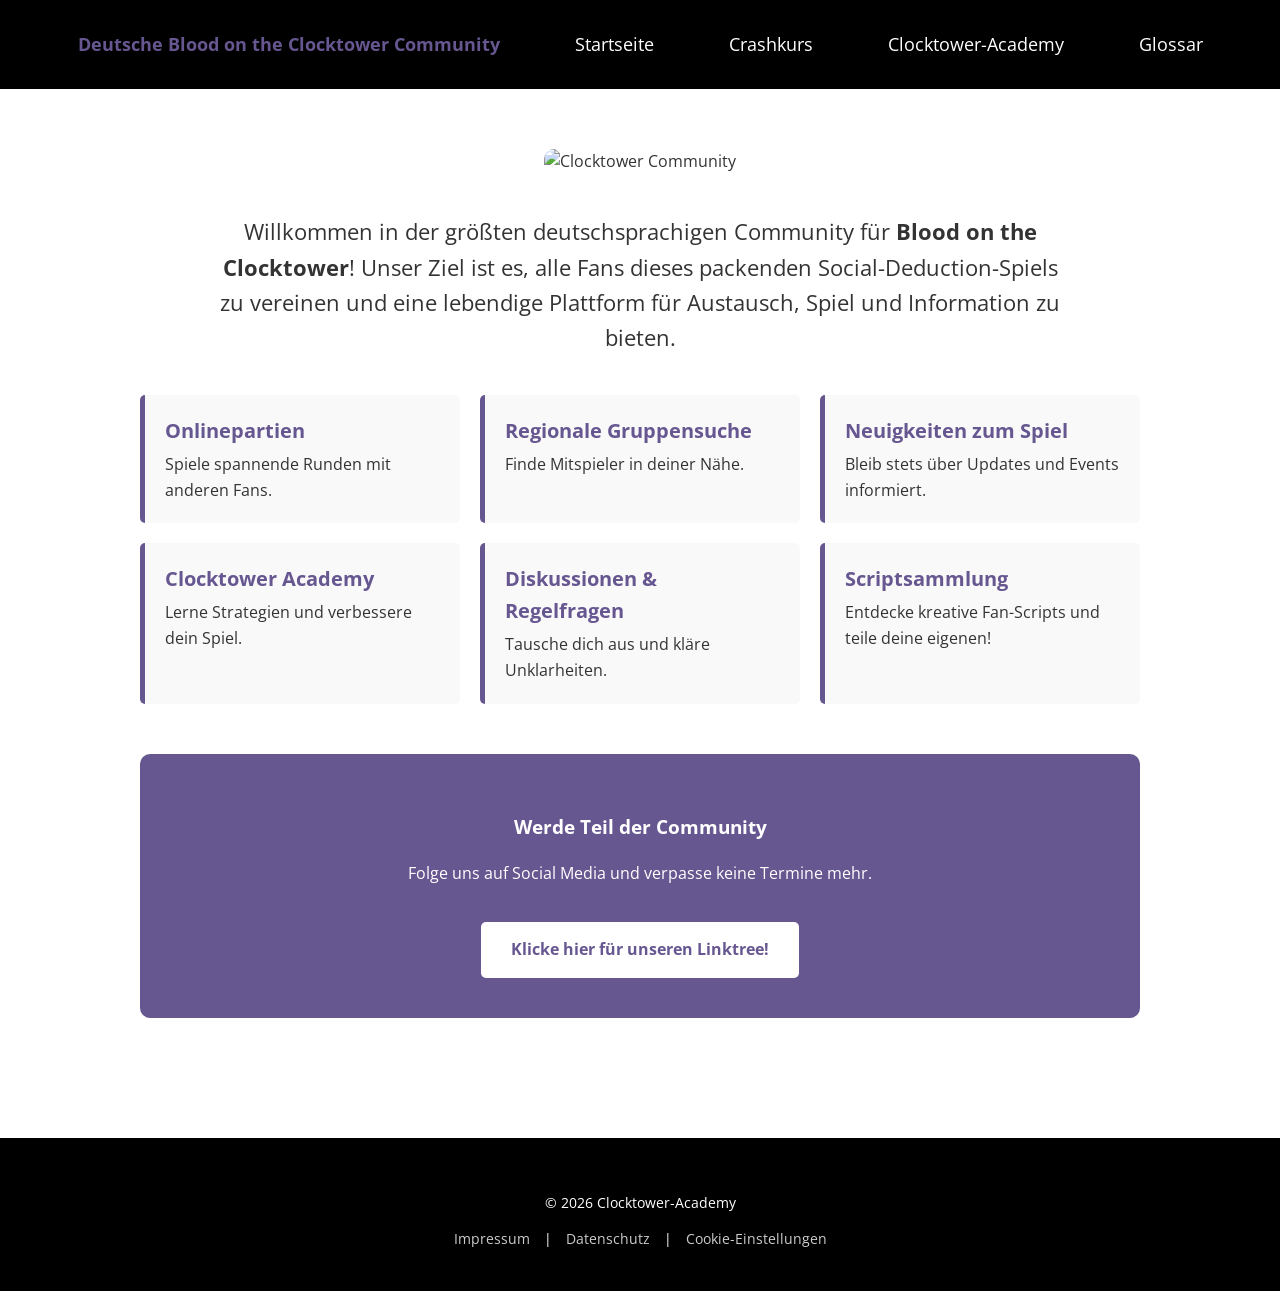
==== commit ff754d11: "Add files via upload" ====
--- a/index.html
+++ b/index.html
@@ -3,7 +3,7 @@
 <head>
     <meta charset="utf-8">
     <meta name="viewport" content="width=device-width, initial-scale=1">
-    <title>Über uns | Deutsche Blood on the Clocktower Community</title>
+  
     
     <link href="https://fonts.googleapis.com/css2?family=Abril+Fatface&family=Open+Sans:wght@400;700&display=swap" rel="stylesheet">
     
@@ -158,7 +158,7 @@
 </header>
 
 <section>
-    <h1>Über uns</h1>
+  
     
     <img src="https://storage.e.jimdo.com/cdn-cgi/image/quality=85,fit=scale-down,format=auto,trim=0;0;0;0,width=1000/image/480725976/a003bff3-5f5b-45b3-9c40-979afe6a3200.png" alt="Clocktower Community" class="about-image">
 
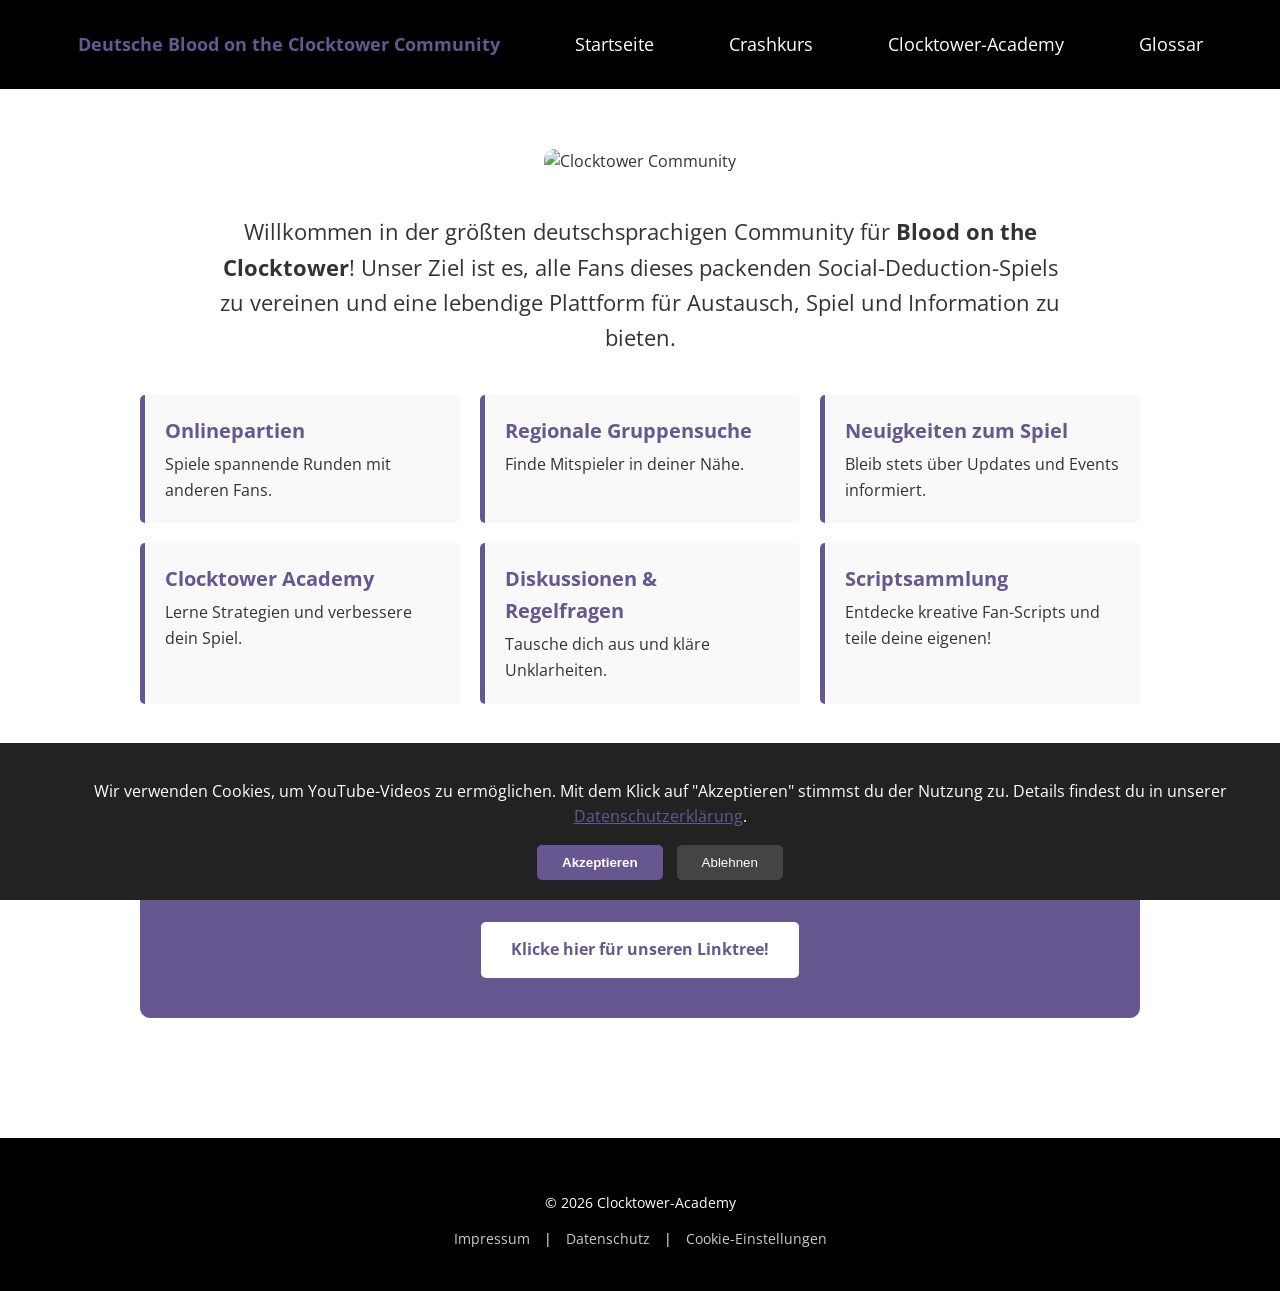
==== commit 2a14a983: "Add files via upload" ====
--- a/index.html
+++ b/index.html
@@ -201,9 +201,38 @@
 </section>
 
 <footer>
-    <p>&copy; 2026 Clocktower-Academy</p>
-    <a href="#">Impressum</a> | <a href="#">Datenschutz</a> | <a href="#">Cookie-Einstellungen</a>
-</footer>
-
-</body>
+    <p style="text-align: center; font-size: 14px;">&copy; 2026 Clocktower-Academy</p>
+    <a href="impressum.html">Impressum</a> | 
+    <a href="datenschutz.html">Datenschutz</a> | 
+    <a href="cookies.html">Cookie-Einstellungen</a>
+</footer><div id="cookie-banner" style="display: none; position: fixed; bottom: 0; left: 0; width: 100%; background: #222; color: white; padding: 20px; text-align: center; z-index: 9999; font-family: 'Open Sans', sans-serif;">
+    <p style="margin-bottom: 15px; font-size: 16px;">
+        Wir verwenden Cookies, um YouTube-Videos zu ermöglichen. Mit dem Klick auf "Akzeptieren" stimmst du der Nutzung zu. 
+        Details findest du in unserer <a href="datenschutz.html" style="color: #675791; text-decoration: underline;">Datenschutzerklärung</a>.
+    </p>
+    <button onclick="acceptCookies()" style="background: #675791; color: white; border: none; padding: 10px 25px; border-radius: 5px; cursor: pointer; font-weight: bold; margin-right: 10px;">Akzeptieren</button>
+    <button onclick="dismissCookies()" style="background: #444; color: white; border: none; padding: 10px 25px; border-radius: 5px; cursor: pointer;">Ablehnen</button>
+</div>
+
+<script>
+    // Funktion: Prüfen, ob schon zugestimmt wurde
+    window.onload = function() {
+        if (!localStorage.getItem('cookieConsent')) {
+            document.getElementById('cookie-banner').style.display = 'block';
+        }
+    };
+
+    // Funktion: Zustimmung speichern
+    function acceptCookies() {
+        localStorage.setItem('cookieConsent', 'accepted');
+        document.getElementById('cookie-banner').style.display = 'none';
+        location.reload(); // Seite neu laden, um z.B. YouTube zu aktivieren
+    }
+
+    // Funktion: Ablehnen
+    function dismissCookies() {
+        localStorage.setItem('cookieConsent', 'declined');
+        document.getElementById('cookie-banner').style.display = 'none';
+    }
+</script></body>
 </html>
